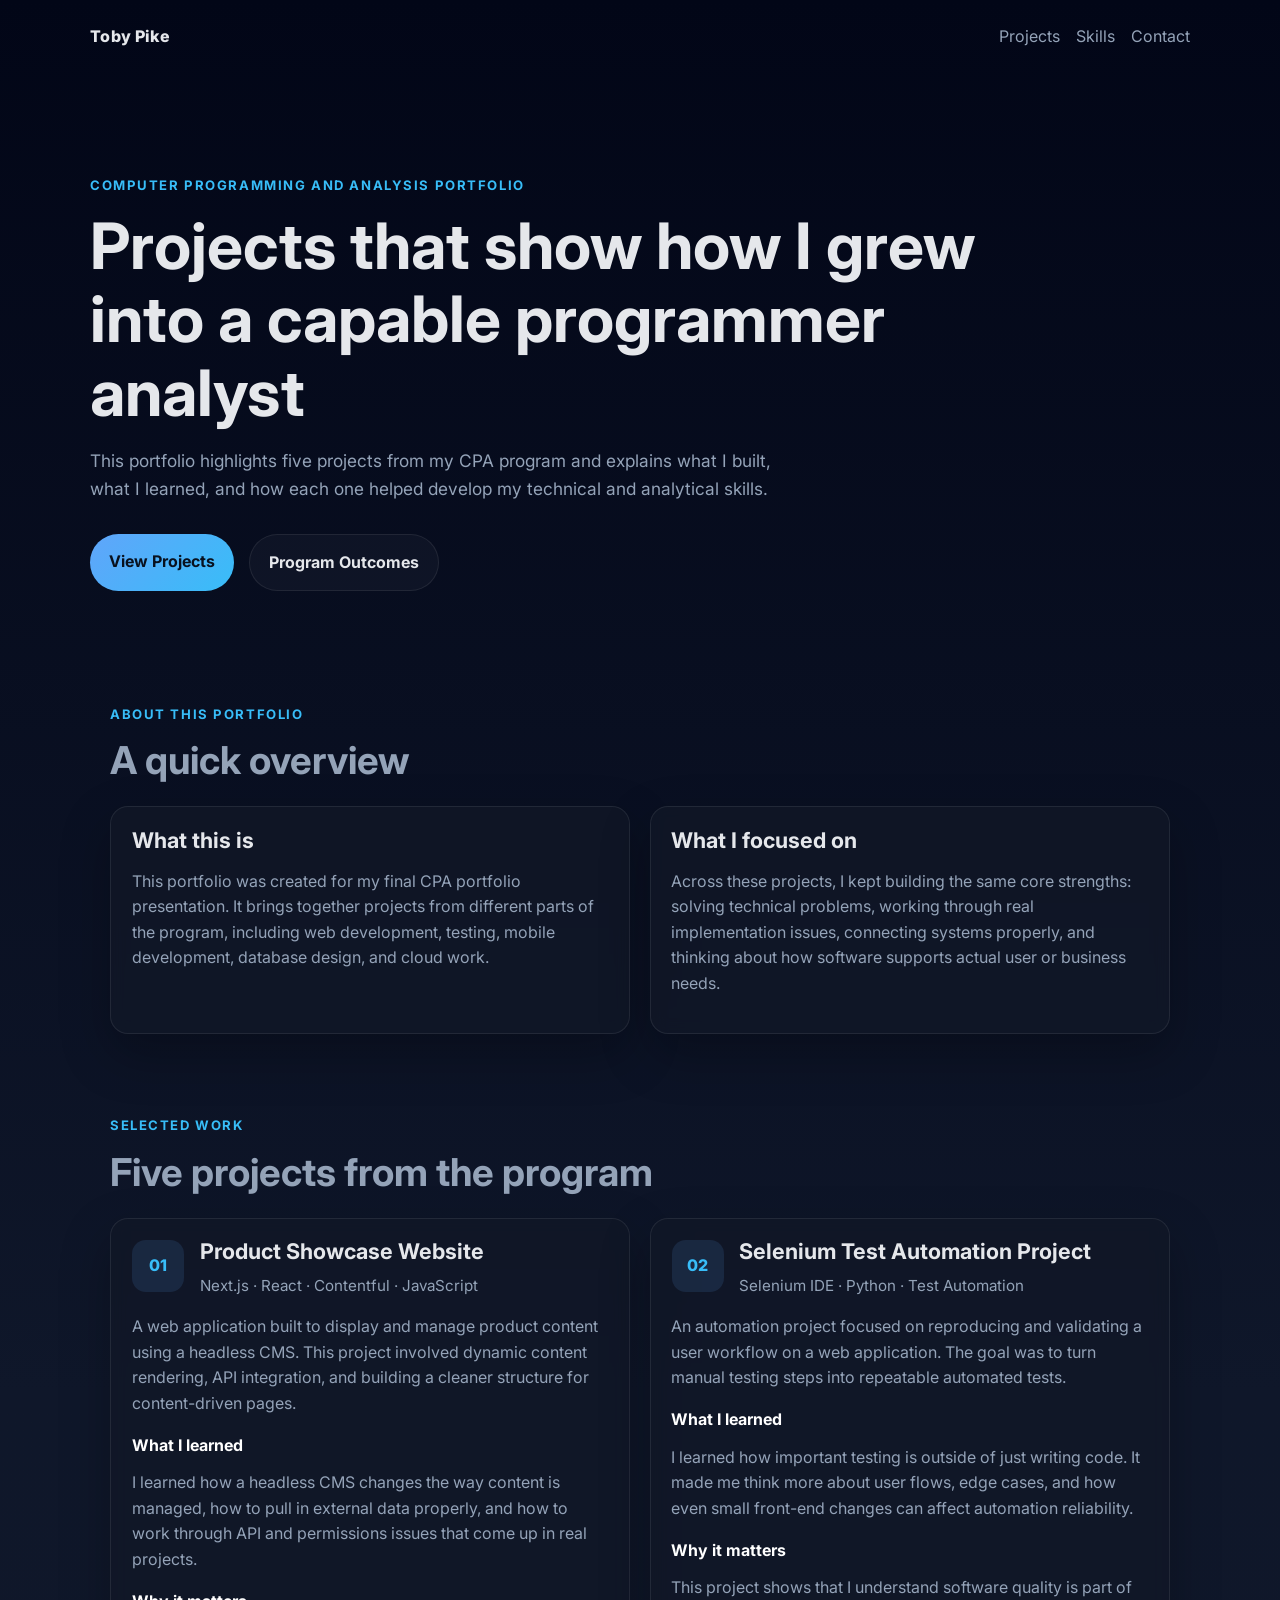
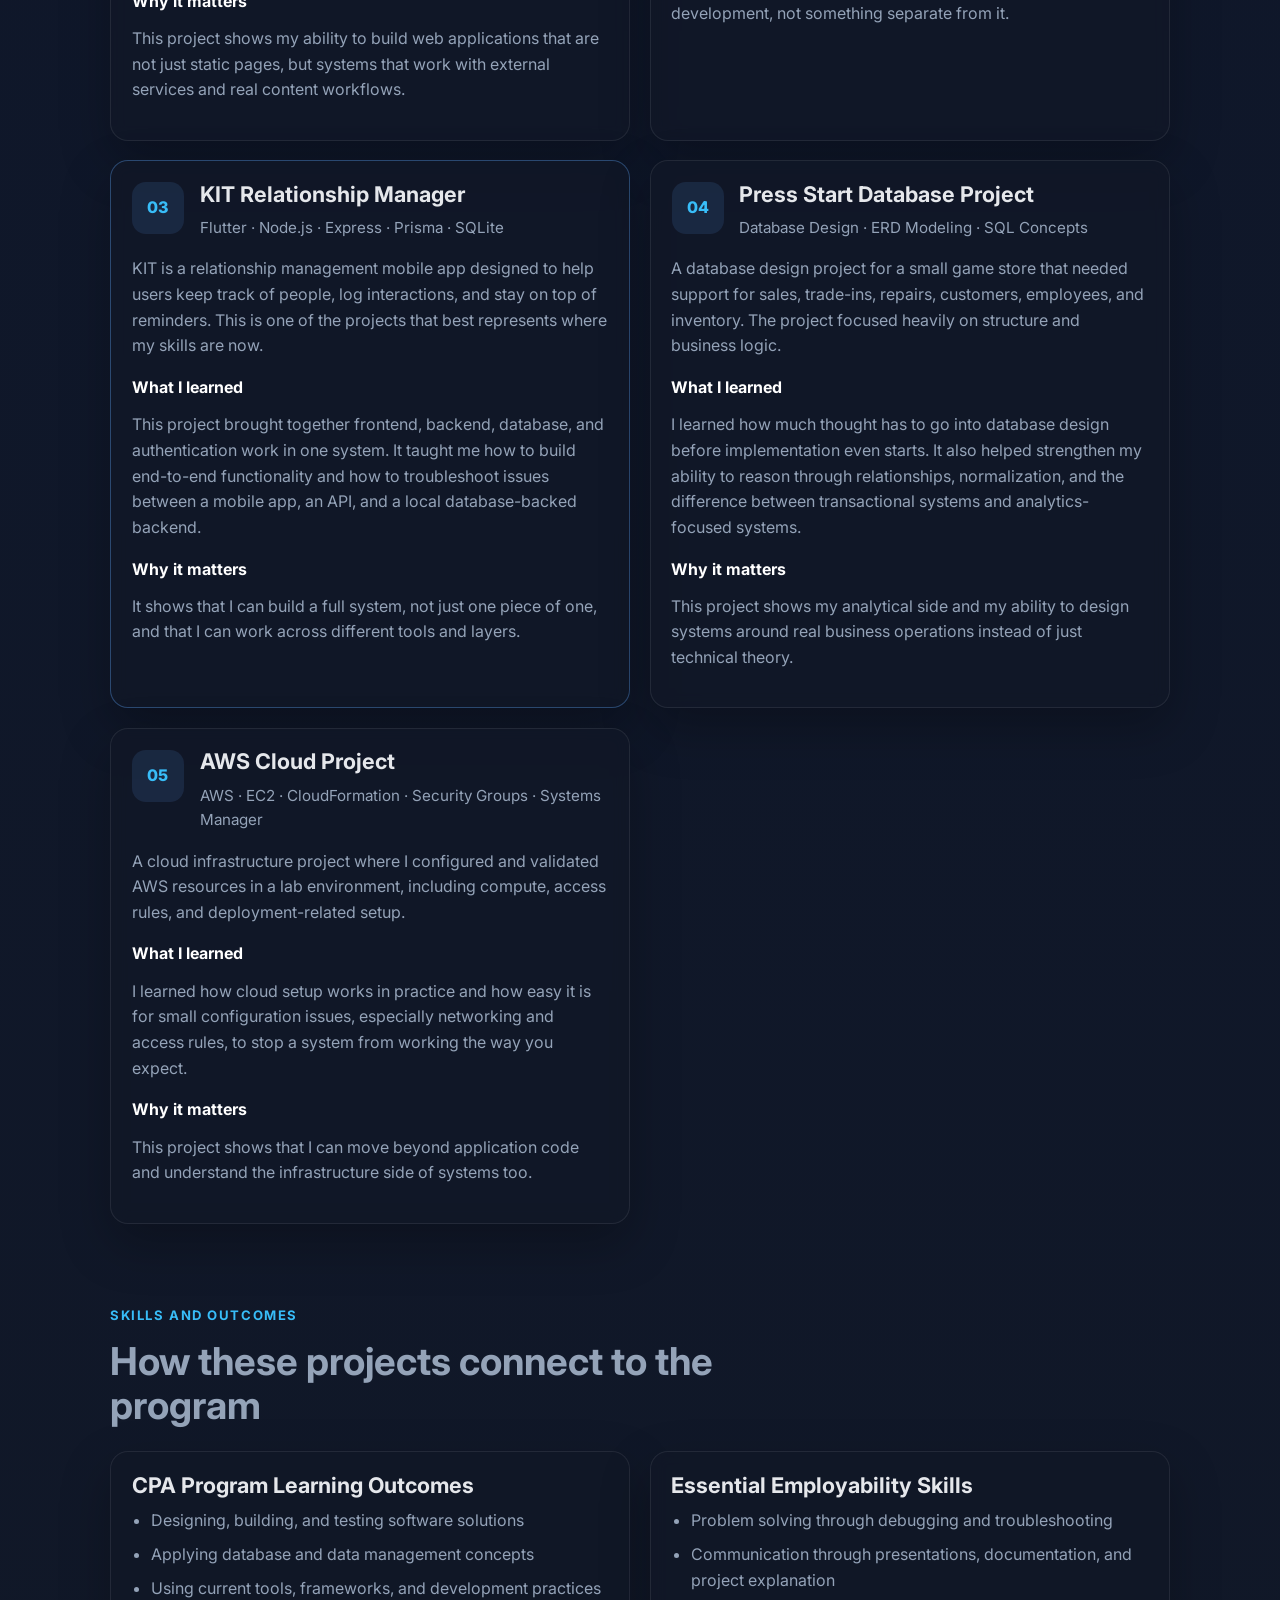
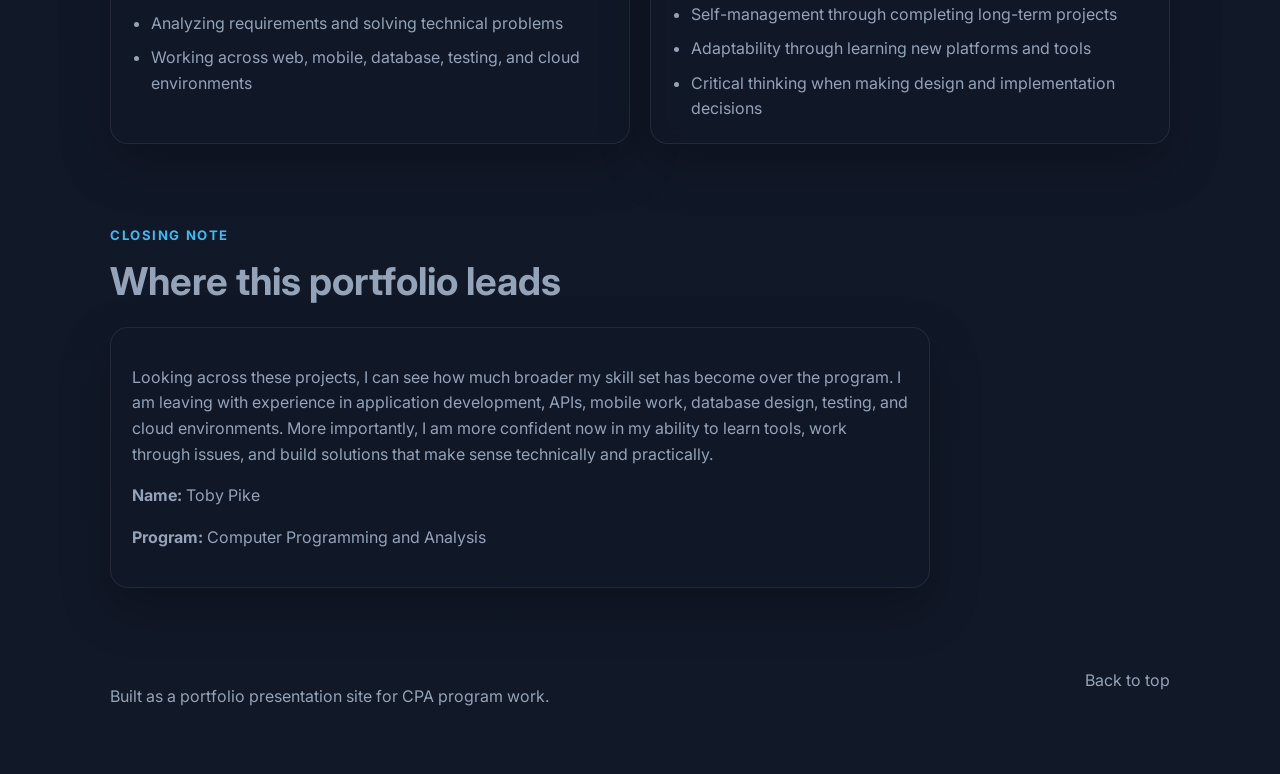
==== index.html @ 742d58e6 "Add files via upload" ====
<!DOCTYPE html>
<html lang="en">
<head>
  <meta charset="UTF-8" />
  <meta name="viewport" content="width=device-width, initial-scale=1.0" />
  <title>Toby Pike | CPA Portfolio</title>
  <meta name="description" content="Portfolio presentation site for Toby Pike's Computer Programming and Analysis program work." />
  <link rel="preconnect" href="https://fonts.googleapis.com">
  <link rel="preconnect" href="https://fonts.gstatic.com" crossorigin>
  <link href="https://fonts.googleapis.com/css2?family=Inter:wght@400;500;600;700;800&display=swap" rel="stylesheet">
  <link rel="stylesheet" href="styles.css" />
</head>
<body>
  <header class="hero" id="top">
    <nav class="nav">
      <div class="brand">Toby Pike</div>
      <div class="nav-links">
        <a href="#projects">Projects</a>
        <a href="#outcomes">Skills</a>
        <a href="#contact">Contact</a>
      </div>
    </nav>

    <div class="hero-content">
      <p class="eyebrow">Computer Programming and Analysis Portfolio</p>
      <h1>Projects that show how I grew into a capable programmer analyst</h1>
      <p class="hero-text">
        This portfolio highlights five projects from my CPA program and explains what I built,
        what I learned, and how each one helped develop my technical and analytical skills.
      </p>
      <div class="hero-actions">
        <a class="button primary" href="#projects">View Projects</a>
        <a class="button secondary" href="#outcomes">Program Outcomes</a>
      </div>
    </div>
  </header>

  <main>
    <section class="section intro">
      <div class="section-heading">
        <p class="eyebrow">About this portfolio</p>
        <h2>A quick overview</h2>
      </div>
      <div class="intro-grid">
        <article class="card">
          <h3>What this is</h3>
          <p>
            This portfolio was created for my final CPA portfolio presentation. It brings together projects
            from different parts of the program, including web development, testing, mobile development,
            database design, and cloud work.
          </p>
        </article>
        <article class="card">
          <h3>What I focused on</h3>
          <p>
            Across these projects, I kept building the same core strengths: solving technical problems,
            working through real implementation issues, connecting systems properly, and thinking about how
            software supports actual user or business needs.
          </p>
        </article>
      </div>
    </section>

    <section class="section" id="projects">
      <div class="section-heading">
        <p class="eyebrow">Selected work</p>
        <h2>Five projects from the program</h2>
      </div>

      <div class="projects">
        <article class="project-card">
          <div class="project-top">
            <span class="project-number">01</span>
            <div>
              <h3>Product Showcase Website</h3>
              <p class="stack">Next.js · React · Contentful · JavaScript</p>
            </div>
          </div>
          <p>
            A web application built to display and manage product content using a headless CMS. This project
            involved dynamic content rendering, API integration, and building a cleaner structure for content-driven pages.
          </p>
          <h4>What I learned</h4>
          <p>
            I learned how a headless CMS changes the way content is managed, how to pull in external data properly,
            and how to work through API and permissions issues that come up in real projects.
          </p>
          <h4>Why it matters</h4>
          <p>
            This project shows my ability to build web applications that are not just static pages, but systems that work
            with external services and real content workflows.
          </p>
        </article>

        <article class="project-card">
          <div class="project-top">
            <span class="project-number">02</span>
            <div>
              <h3>Selenium Test Automation Project</h3>
              <p class="stack">Selenium IDE · Python · Test Automation</p>
            </div>
          </div>
          <p>
            An automation project focused on reproducing and validating a user workflow on a web application.
            The goal was to turn manual testing steps into repeatable automated tests.
          </p>
          <h4>What I learned</h4>
          <p>
            I learned how important testing is outside of just writing code. It made me think more about user flows,
            edge cases, and how even small front-end changes can affect automation reliability.
          </p>
          <h4>Why it matters</h4>
          <p>
            This project shows that I understand software quality is part of development, not something separate from it.
          </p>
        </article>

        <article class="project-card featured">
          <div class="project-top">
            <span class="project-number">03</span>
            <div>
              <h3>KIT Relationship Manager</h3>
              <p class="stack">Flutter · Node.js · Express · Prisma · SQLite</p>
            </div>
          </div>
          <p>
            KIT is a relationship management mobile app designed to help users keep track of people, log interactions,
            and stay on top of reminders. This is one of the projects that best represents where my skills are now.
          </p>
          <h4>What I learned</h4>
          <p>
            This project brought together frontend, backend, database, and authentication work in one system.
            It taught me how to build end-to-end functionality and how to troubleshoot issues between a mobile app,
            an API, and a local database-backed backend.
          </p>
          <h4>Why it matters</h4>
          <p>
            It shows that I can build a full system, not just one piece of one, and that I can work across different tools and layers.
          </p>
        </article>

        <article class="project-card">
          <div class="project-top">
            <span class="project-number">04</span>
            <div>
              <h3>Press Start Database Project</h3>
              <p class="stack">Database Design · ERD Modeling · SQL Concepts</p>
            </div>
          </div>
          <p>
            A database design project for a small game store that needed support for sales, trade-ins, repairs,
            customers, employees, and inventory. The project focused heavily on structure and business logic.
          </p>
          <h4>What I learned</h4>
          <p>
            I learned how much thought has to go into database design before implementation even starts.
            It also helped strengthen my ability to reason through relationships, normalization, and the difference
            between transactional systems and analytics-focused systems.
          </p>
          <h4>Why it matters</h4>
          <p>
            This project shows my analytical side and my ability to design systems around real business operations instead of just technical theory.
          </p>
        </article>

        <article class="project-card">
          <div class="project-top">
            <span class="project-number">05</span>
            <div>
              <h3>AWS Cloud Project</h3>
              <p class="stack">AWS · EC2 · CloudFormation · Security Groups · Systems Manager</p>
            </div>
          </div>
          <p>
            A cloud infrastructure project where I configured and validated AWS resources in a lab environment,
            including compute, access rules, and deployment-related setup.
          </p>
          <h4>What I learned</h4>
          <p>
            I learned how cloud setup works in practice and how easy it is for small configuration issues,
            especially networking and access rules, to stop a system from working the way you expect.
          </p>
          <h4>Why it matters</h4>
          <p>
            This project shows that I can move beyond application code and understand the infrastructure side of systems too.
          </p>
        </article>
      </div>
    </section>

    <section class="section outcomes" id="outcomes">
      <div class="section-heading">
        <p class="eyebrow">Skills and outcomes</p>
        <h2>How these projects connect to the program</h2>
      </div>
      <div class="outcome-grid">
        <article class="card">
          <h3>CPA Program Learning Outcomes</h3>
          <ul>
            <li>Designing, building, and testing software solutions</li>
            <li>Applying database and data management concepts</li>
            <li>Using current tools, frameworks, and development practices</li>
            <li>Analyzing requirements and solving technical problems</li>
            <li>Working across web, mobile, database, testing, and cloud environments</li>
          </ul>
        </article>

        <article class="card">
          <h3>Essential Employability Skills</h3>
          <ul>
            <li>Problem solving through debugging and troubleshooting</li>
            <li>Communication through presentations, documentation, and project explanation</li>
            <li>Self-management through completing long-term projects</li>
            <li>Adaptability through learning new platforms and tools</li>
            <li>Critical thinking when making design and implementation decisions</li>
          </ul>
        </article>
      </div>
    </section>

    <section class="section" id="contact">
      <div class="section-heading">
        <p class="eyebrow">Closing note</p>
        <h2>Where this portfolio leads</h2>
      </div>
      <article class="card closing-card">
        <p>
          Looking across these projects, I can see how much broader my skill set has become over the program.
          I am leaving with experience in application development, APIs, mobile work, database design, testing,
          and cloud environments. More importantly, I am more confident now in my ability to learn tools, work
          through issues, and build solutions that make sense technically and practically.
        </p>
        <p class="contact-line"><strong>Name:</strong> Toby Pike</p>
        <p class="contact-line"><strong>Program:</strong> Computer Programming and Analysis</p>
      </article>
    </section>
  </main>

  <footer class="footer">
    <p>Built as a portfolio presentation site for CPA program work.</p>
    <a href="#top">Back to top</a>
  </footer>
</body>
</html>
---- styles.css ----
:root {
  --bg: #0f172a;
  --panel: #111827;
  --panel-soft: #1f2937;
  --text: #e5e7eb;
  --muted: #94a3b8;
  --line: rgba(255, 255, 255, 0.08);
  --accent: #60a5fa;
  --accent-2: #38bdf8;
  --white: #ffffff;
  --max: 1100px;
  --radius: 18px;
  --shadow: 0 20px 50px rgba(0, 0, 0, 0.25);
}

* {
  box-sizing: border-box;
}

html {
  scroll-behavior: smooth;
}

body {
  margin: 0;
  font-family: 'Inter', sans-serif;
  background: linear-gradient(180deg, #020617 0%, #0f172a 35%, #111827 100%);
  color: var(--text);
  line-height: 1.6;
}

a {
  color: inherit;
  text-decoration: none;
}

.hero {
  padding: 1.5rem 1.25rem 5rem;
}

.nav,
.hero-content,
.section,
.footer {
  width: min(100%, var(--max));
  margin: 0 auto;
}

.nav {
  display: flex;
  justify-content: space-between;
  align-items: center;
  gap: 1rem;
  margin-bottom: 4rem;
}

.brand {
  font-weight: 800;
  letter-spacing: 0.02em;
}

.nav-links {
  display: flex;
  gap: 1rem;
  flex-wrap: wrap;
}

.nav-links a {
  color: var(--muted);
}

.nav-links a:hover,
.footer a:hover {
  color: var(--white);
}

.hero-content {
  padding: 3rem 0 0;
}

.eyebrow {
  text-transform: uppercase;
  letter-spacing: 0.12em;
  font-size: 0.82rem;
  color: var(--accent-2);
  font-weight: 700;
}

h1,
h2,
h3,
h4 {
  line-height: 1.15;
  margin-top: 0;
}

h1 {
  font-size: clamp(2.4rem, 5vw, 4.6rem);
  max-width: 900px;
  margin-bottom: 1rem;
}

h2 {
  font-size: clamp(1.8rem, 3vw, 2.6rem);
  margin-bottom: 0.75rem;
}

h3 {
  font-size: 1.35rem;
  margin-bottom: 0.6rem;
}

h4 {
  margin-bottom: 0.3rem;
  margin-top: 1.2rem;
  color: var(--white);
}

.hero-text,
.section-heading,
.card p,
.project-card p,
li,
.contact-line {
  color: var(--muted);
}

.hero-text {
  max-width: 720px;
  font-size: 1.08rem;
}

.hero-actions {
  display: flex;
  gap: 0.9rem;
  flex-wrap: wrap;
  margin-top: 2rem;
}

.button {
  padding: 0.9rem 1.2rem;
  border-radius: 999px;
  font-weight: 700;
  transition: transform 0.18s ease, opacity 0.18s ease;
}

.button:hover {
  transform: translateY(-1px);
}

.button.primary {
  background: linear-gradient(135deg, var(--accent), var(--accent-2));
  color: #08111f;
}

.button.secondary {
  border: 1px solid var(--line);
  background: rgba(255, 255, 255, 0.03);
}

.section {
  padding: 1.25rem 1.25rem 3rem;
}

.section-heading {
  max-width: 700px;
  margin-bottom: 1.5rem;
}

.intro-grid,
.outcome-grid {
  display: grid;
  grid-template-columns: repeat(2, minmax(0, 1fr));
  gap: 1.2rem;
}

.projects {
  display: grid;
  grid-template-columns: repeat(2, minmax(0, 1fr));
  gap: 1.2rem;
}

.card,
.project-card {
  background: rgba(17, 24, 39, 0.78);
  border: 1px solid var(--line);
  border-radius: var(--radius);
  padding: 1.3rem;
  box-shadow: var(--shadow);
  backdrop-filter: blur(8px);
}

.project-card.featured {
  border-color: rgba(96, 165, 250, 0.35);
}

.project-top {
  display: flex;
  gap: 1rem;
  align-items: flex-start;
  margin-bottom: 1rem;
}

.project-number {
  display: inline-flex;
  align-items: center;
  justify-content: center;
  min-width: 52px;
  height: 52px;
  border-radius: 14px;
  background: rgba(96, 165, 250, 0.12);
  color: var(--accent-2);
  font-weight: 800;
}

.stack {
  margin: 0;
  color: var(--accent-2);
  font-size: 0.95rem;
}

ul {
  margin: 0;
  padding-left: 1.2rem;
}

li + li {
  margin-top: 0.55rem;
}

.closing-card {
  max-width: 820px;
}

.footer {
  padding: 2rem 1.25rem 3rem;
  display: flex;
  justify-content: space-between;
  gap: 1rem;
  color: var(--muted);
}

@media (max-width: 860px) {
  .projects,
  .intro-grid,
  .outcome-grid {
    grid-template-columns: 1fr;
  }

  .nav,
  .footer {
    flex-direction: column;
    align-items: flex-start;
  }
}
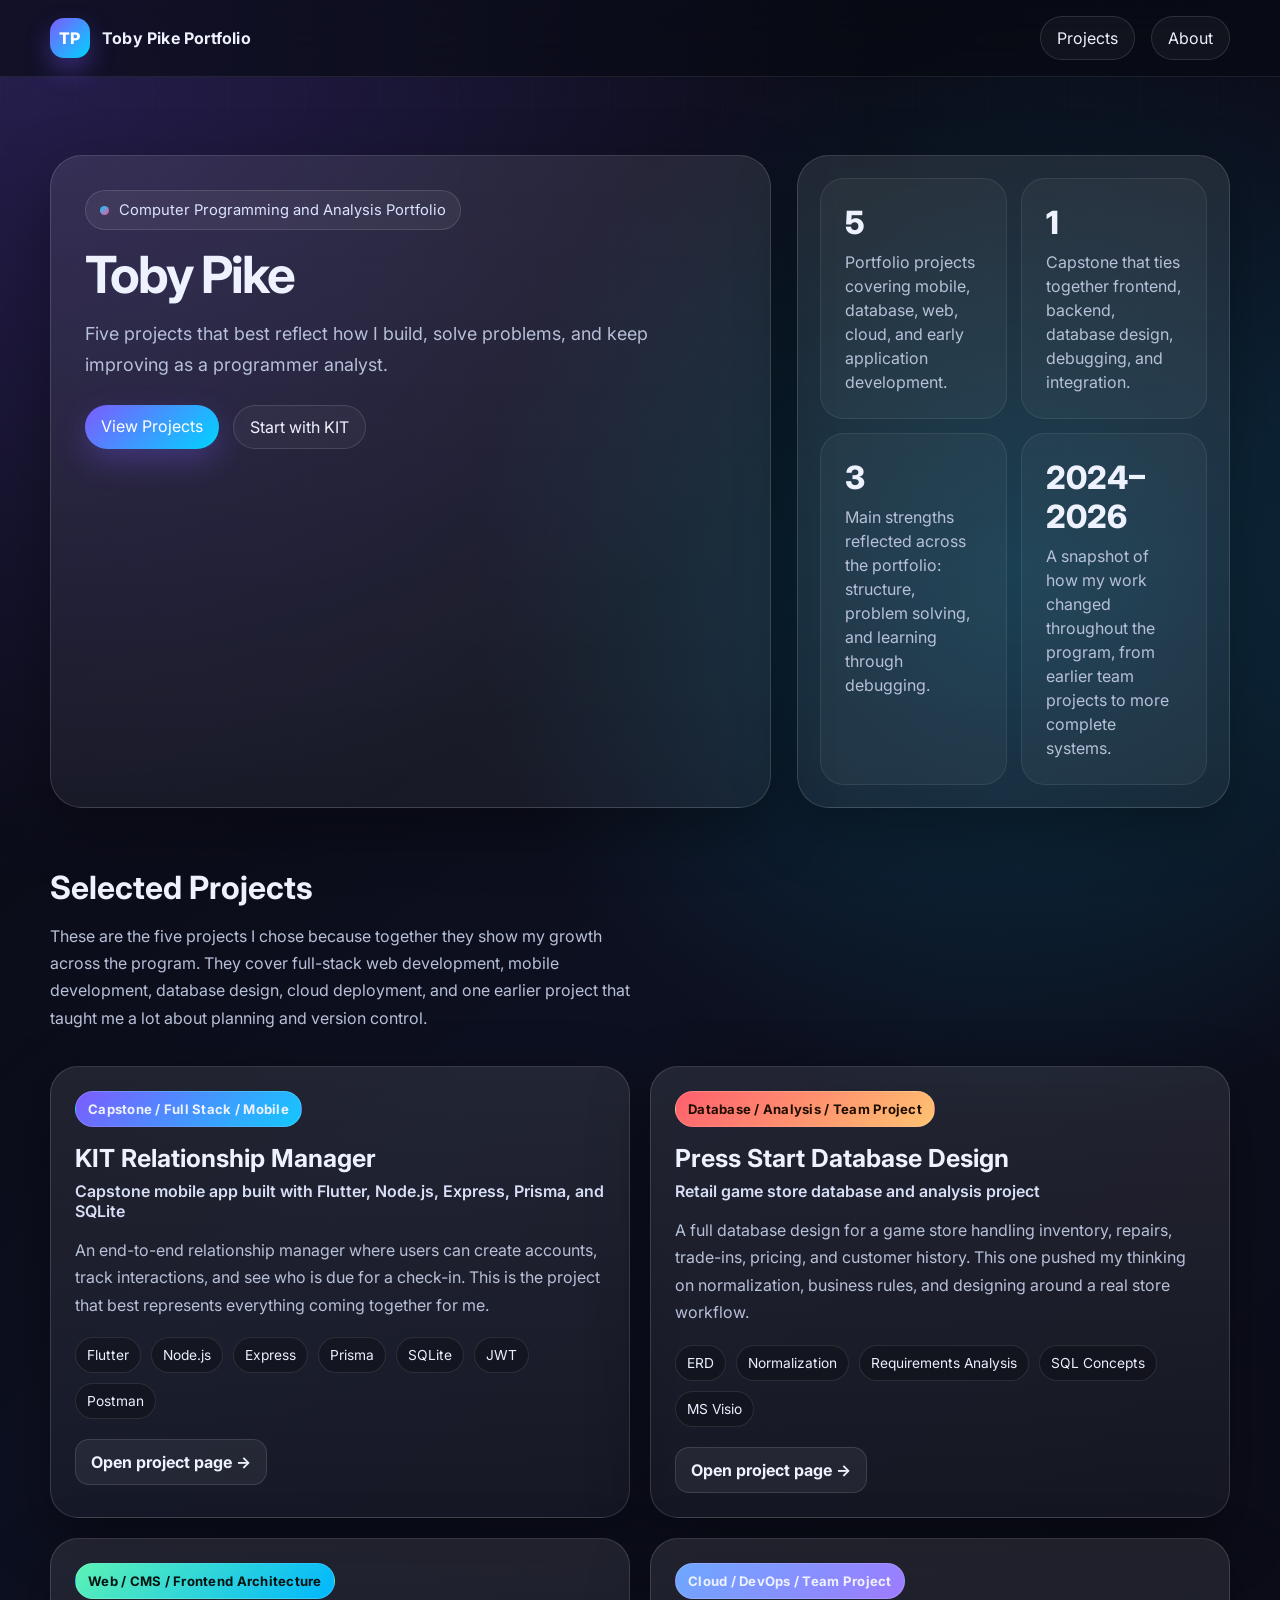
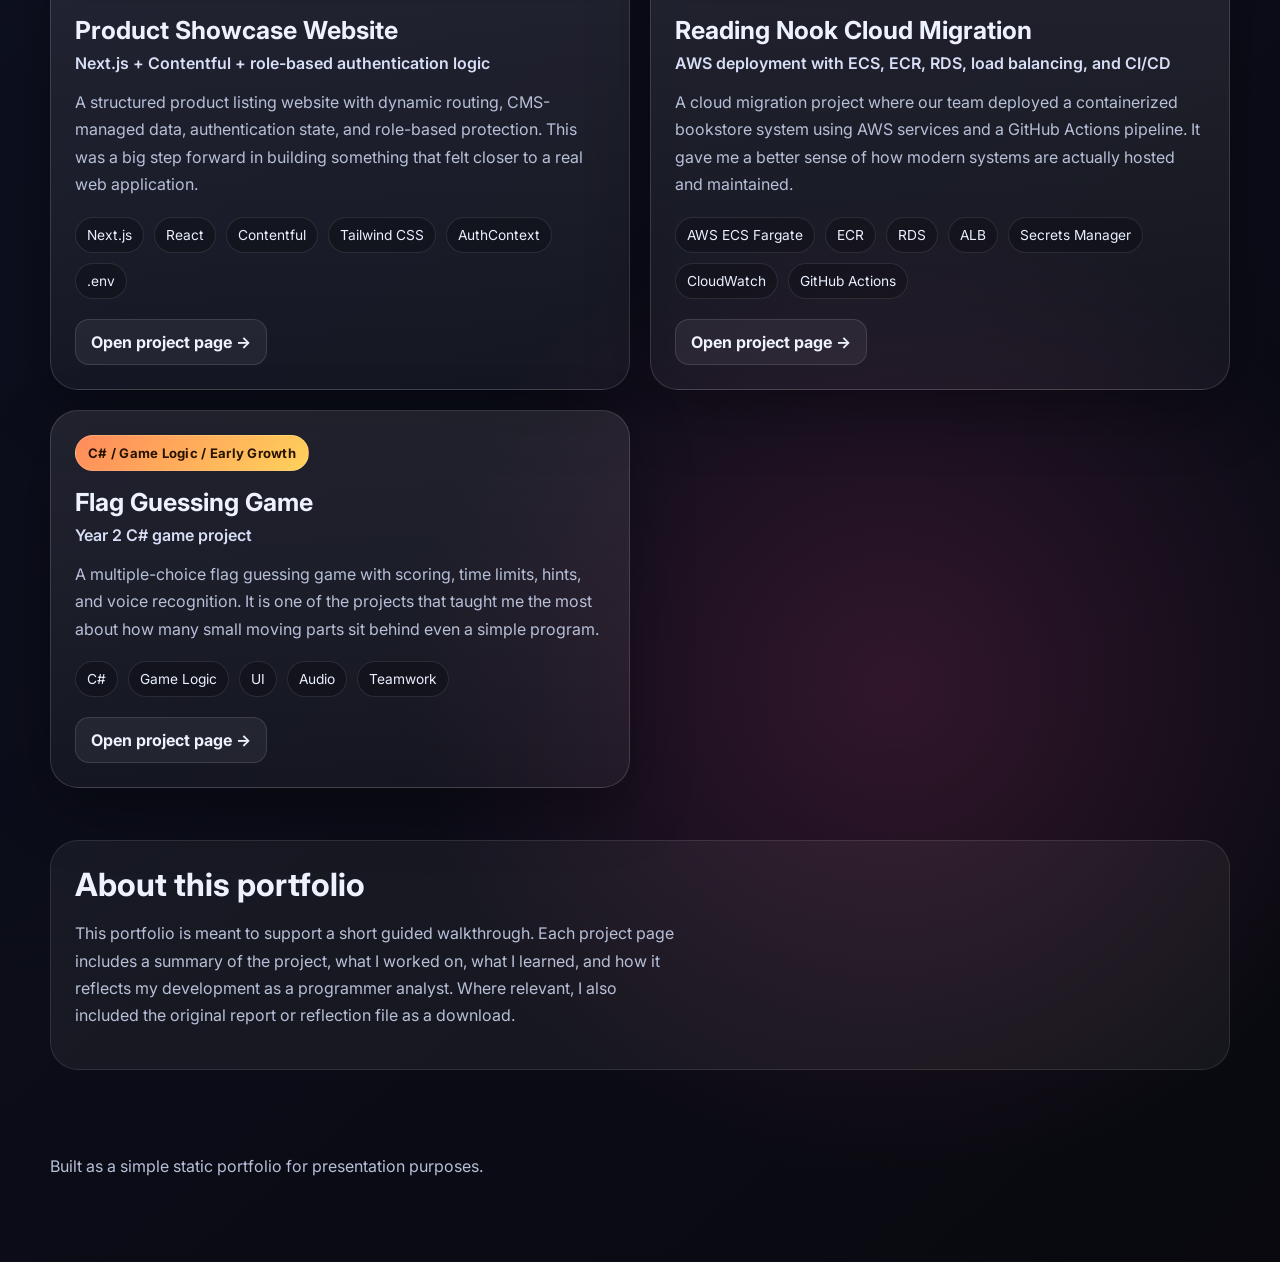
==== commit 69e6403a: "Add files via upload" ====
--- a/index.html
+++ b/index.html
@@ -1,244 +1,134 @@
 <!DOCTYPE html>
 <html lang="en">
 <head>
-  <meta charset="UTF-8" />
-  <meta name="viewport" content="width=device-width, initial-scale=1.0" />
-  <title>Toby Pike | CPA Portfolio</title>
-  <meta name="description" content="Portfolio presentation site for Toby Pike's Computer Programming and Analysis program work." />
+  <meta charset="UTF-8">
+  <meta name="viewport" content="width=device-width, initial-scale=1.0">
+  <title>Toby Pike Portfolio</title>
+  <meta name="description" content="Portfolio of five projects by Toby Pike">
   <link rel="preconnect" href="https://fonts.googleapis.com">
   <link rel="preconnect" href="https://fonts.gstatic.com" crossorigin>
   <link href="https://fonts.googleapis.com/css2?family=Inter:wght@400;500;600;700;800&display=swap" rel="stylesheet">
-  <link rel="stylesheet" href="styles.css" />
+  <link rel="stylesheet" href="styles.css">
 </head>
-<body>
-  <header class="hero" id="top">
-    <nav class="nav">
-      <div class="brand">Toby Pike</div>
+<body class="">
+  <nav class="nav">
+    <div class="container nav-inner">
+      <a class="brand" href="index.html">
+        <span class="brand-mark">TP</span>
+        <span>Toby Pike Portfolio</span>
+      </a>
       <div class="nav-links">
-        <a href="#projects">Projects</a>
-        <a href="#outcomes">Skills</a>
-        <a href="#contact">Contact</a>
+        <a href="index.html#projects">Projects</a>
+        <a href="index.html#about">About</a>
       </div>
-    </nav>
-
-    <div class="hero-content">
-      <p class="eyebrow">Computer Programming and Analysis Portfolio</p>
-      <h1>Projects that show how I grew into a capable programmer analyst</h1>
-      <p class="hero-text">
-        This portfolio highlights five projects from my CPA program and explains what I built,
-        what I learned, and how each one helped develop my technical and analytical skills.
-      </p>
+    </div>
+  </nav>
+  
+<header class="hero">
+  <div class="container hero-grid">
+    <section class="hero-panel hero-copy">
+      <span class="kicker"><span class="kicker-dot"></span>Computer Programming and Analysis Portfolio</span>
+      <h1>Toby Pike</h1>
+      <p class="lead">Five projects that best reflect how I build, solve problems, and keep improving as a programmer analyst.</p>
       <div class="hero-actions">
         <a class="button primary" href="#projects">View Projects</a>
-        <a class="button secondary" href="#outcomes">Program Outcomes</a>
+        <a class="button" href="kit.html">Start with KIT</a>
+      </div>
+    </section>
+    <aside class="panel stats">
+      <div class="stat">
+        <div class="stat-number">5</div>
+        <div class="stat-label">Portfolio projects covering mobile, database, web, cloud, and early application development.</div>
+      </div>
+      <div class="stat">
+        <div class="stat-number">1</div>
+        <div class="stat-label">Capstone that ties together frontend, backend, database design, debugging, and integration.</div>
+      </div>
+      <div class="stat">
+        <div class="stat-number">3</div>
+        <div class="stat-label">Main strengths reflected across the portfolio: structure, problem solving, and learning through debugging.</div>
+      </div>
+      <div class="stat">
+        <div class="stat-number">2024–2026</div>
+        <div class="stat-label">A snapshot of how my work changed throughout the program, from earlier team projects to more complete systems.</div>
+      </div>
+    </aside>
+  </div>
+</header>
+
+<section class="section" id="projects">
+  <div class="container">
+    <div class="section-head">
+      <div>
+        <h2>Selected Projects</h2>
+        <p class="section-copy">These are the five projects I chose because together they show my growth across the program. They cover full-stack web development, mobile development, database design, cloud deployment, and one earlier project that taught me a lot about planning and version control.</p>
       </div>
     </div>
-  </header>
+    <div class="project-grid">
+      
+    <article class="project-card accent-capstone">
+      <span class="badge">Capstone / Full Stack / Mobile</span>
+      <h3>KIT Relationship Manager</h3>
+      <div class="subtitle">Capstone mobile app built with Flutter, Node.js, Express, Prisma, and SQLite</div>
+      <p>An end-to-end relationship manager where users can create accounts, track interactions, and see who is due for a check-in. This is the project that best represents everything coming together for me.</p>
+      <div class="tech-list"><span>Flutter</span><span>Node.js</span><span>Express</span><span>Prisma</span><span>SQLite</span><span>JWT</span><span>Postman</span></div>
+      <a class="mini-button" href="kit.html">Open project page →</a>
+    </article>
+    
+    <article class="project-card accent-database">
+      <span class="badge">Database / Analysis / Team Project</span>
+      <h3>Press Start Database Design</h3>
+      <div class="subtitle">Retail game store database and analysis project</div>
+      <p>A full database design for a game store handling inventory, repairs, trade-ins, pricing, and customer history. This one pushed my thinking on normalization, business rules, and designing around a real store workflow.</p>
+      <div class="tech-list"><span>ERD</span><span>Normalization</span><span>Requirements Analysis</span><span>SQL Concepts</span><span>MS Visio</span></div>
+      <a class="mini-button" href="press-start.html">Open project page →</a>
+    </article>
+    
+    <article class="project-card accent-web">
+      <span class="badge">Web / CMS / Frontend Architecture</span>
+      <h3>Product Showcase Website</h3>
+      <div class="subtitle">Next.js + Contentful + role-based authentication logic</div>
+      <p>A structured product listing website with dynamic routing, CMS-managed data, authentication state, and role-based protection. This was a big step forward in building something that felt closer to a real web application.</p>
+      <div class="tech-list"><span>Next.js</span><span>React</span><span>Contentful</span><span>Tailwind CSS</span><span>AuthContext</span><span>.env</span></div>
+      <a class="mini-button" href="contentful.html">Open project page →</a>
+    </article>
+    
+    <article class="project-card accent-cloud">
+      <span class="badge">Cloud / DevOps / Team Project</span>
+      <h3>Reading Nook Cloud Migration</h3>
+      <div class="subtitle">AWS deployment with ECS, ECR, RDS, load balancing, and CI/CD</div>
+      <p>A cloud migration project where our team deployed a containerized bookstore system using AWS services and a GitHub Actions pipeline. It gave me a better sense of how modern systems are actually hosted and maintained.</p>
+      <div class="tech-list"><span>AWS ECS Fargate</span><span>ECR</span><span>RDS</span><span>ALB</span><span>Secrets Manager</span><span>CloudWatch</span><span>GitHub Actions</span></div>
+      <a class="mini-button" href="cloud.html">Open project page →</a>
+    </article>
+    
+    <article class="project-card accent-early">
+      <span class="badge">C# / Game Logic / Early Growth</span>
+      <h3>Flag Guessing Game</h3>
+      <div class="subtitle">Year 2 C# game project</div>
+      <p>A multiple-choice flag guessing game with scoring, time limits, hints, and voice recognition. It is one of the projects that taught me the most about how many small moving parts sit behind even a simple program.</p>
+      <div class="tech-list"><span>C#</span><span>Game Logic</span><span>UI</span><span>Audio</span><span>Teamwork</span></div>
+      <a class="mini-button" href="flag-game.html">Open project page →</a>
+    </article>
+    
+    </div>
+  </div>
+</section>
 
-  <main>
-    <section class="section intro">
-      <div class="section-heading">
-        <p class="eyebrow">About this portfolio</p>
-        <h2>A quick overview</h2>
-      </div>
-      <div class="intro-grid">
-        <article class="card">
-          <h3>What this is</h3>
-          <p>
-            This portfolio was created for my final CPA portfolio presentation. It brings together projects
-            from different parts of the program, including web development, testing, mobile development,
-            database design, and cloud work.
-          </p>
-        </article>
-        <article class="card">
-          <h3>What I focused on</h3>
-          <p>
-            Across these projects, I kept building the same core strengths: solving technical problems,
-            working through real implementation issues, connecting systems properly, and thinking about how
-            software supports actual user or business needs.
-          </p>
-        </article>
-      </div>
-    </section>
+<section class="section" id="about">
+  <div class="container">
+    <div class="foot-card">
+      <h2 style="margin-top:0">About this portfolio</h2>
+      <p class="section-copy">This portfolio is meant to support a short guided walkthrough. Each project page includes a summary of the project, what I worked on, what I learned, and how it reflects my development as a programmer analyst. Where relevant, I also included the original report or reflection file as a download.</p>
+    </div>
+  </div>
+</section>
 
-    <section class="section" id="projects">
-      <div class="section-heading">
-        <p class="eyebrow">Selected work</p>
-        <h2>Five projects from the program</h2>
-      </div>
+<footer class="foot">
+  <div class="container">
+    <p>Built as a simple static portfolio for presentation purposes.</p>
+  </div>
+</footer>
 
-      <div class="projects">
-        <article class="project-card">
-          <div class="project-top">
-            <span class="project-number">01</span>
-            <div>
-              <h3>Product Showcase Website</h3>
-              <p class="stack">Next.js · React · Contentful · JavaScript</p>
-            </div>
-          </div>
-          <p>
-            A web application built to display and manage product content using a headless CMS. This project
-            involved dynamic content rendering, API integration, and building a cleaner structure for content-driven pages.
-          </p>
-          <h4>What I learned</h4>
-          <p>
-            I learned how a headless CMS changes the way content is managed, how to pull in external data properly,
-            and how to work through API and permissions issues that come up in real projects.
-          </p>
-          <h4>Why it matters</h4>
-          <p>
-            This project shows my ability to build web applications that are not just static pages, but systems that work
-            with external services and real content workflows.
-          </p>
-        </article>
-
-        <article class="project-card">
-          <div class="project-top">
-            <span class="project-number">02</span>
-            <div>
-              <h3>Selenium Test Automation Project</h3>
-              <p class="stack">Selenium IDE · Python · Test Automation</p>
-            </div>
-          </div>
-          <p>
-            An automation project focused on reproducing and validating a user workflow on a web application.
-            The goal was to turn manual testing steps into repeatable automated tests.
-          </p>
-          <h4>What I learned</h4>
-          <p>
-            I learned how important testing is outside of just writing code. It made me think more about user flows,
-            edge cases, and how even small front-end changes can affect automation reliability.
-          </p>
-          <h4>Why it matters</h4>
-          <p>
-            This project shows that I understand software quality is part of development, not something separate from it.
-          </p>
-        </article>
-
-        <article class="project-card featured">
-          <div class="project-top">
-            <span class="project-number">03</span>
-            <div>
-              <h3>KIT Relationship Manager</h3>
-              <p class="stack">Flutter · Node.js · Express · Prisma · SQLite</p>
-            </div>
-          </div>
-          <p>
-            KIT is a relationship management mobile app designed to help users keep track of people, log interactions,
-            and stay on top of reminders. This is one of the projects that best represents where my skills are now.
-          </p>
-          <h4>What I learned</h4>
-          <p>
-            This project brought together frontend, backend, database, and authentication work in one system.
-            It taught me how to build end-to-end functionality and how to troubleshoot issues between a mobile app,
-            an API, and a local database-backed backend.
-          </p>
-          <h4>Why it matters</h4>
-          <p>
-            It shows that I can build a full system, not just one piece of one, and that I can work across different tools and layers.
-          </p>
-        </article>
-
-        <article class="project-card">
-          <div class="project-top">
-            <span class="project-number">04</span>
-            <div>
-              <h3>Press Start Database Project</h3>
-              <p class="stack">Database Design · ERD Modeling · SQL Concepts</p>
-            </div>
-          </div>
-          <p>
-            A database design project for a small game store that needed support for sales, trade-ins, repairs,
-            customers, employees, and inventory. The project focused heavily on structure and business logic.
-          </p>
-          <h4>What I learned</h4>
-          <p>
-            I learned how much thought has to go into database design before implementation even starts.
-            It also helped strengthen my ability to reason through relationships, normalization, and the difference
-            between transactional systems and analytics-focused systems.
-          </p>
-          <h4>Why it matters</h4>
-          <p>
-            This project shows my analytical side and my ability to design systems around real business operations instead of just technical theory.
-          </p>
-        </article>
-
-        <article class="project-card">
-          <div class="project-top">
-            <span class="project-number">05</span>
-            <div>
-              <h3>AWS Cloud Project</h3>
-              <p class="stack">AWS · EC2 · CloudFormation · Security Groups · Systems Manager</p>
-            </div>
-          </div>
-          <p>
-            A cloud infrastructure project where I configured and validated AWS resources in a lab environment,
-            including compute, access rules, and deployment-related setup.
-          </p>
-          <h4>What I learned</h4>
-          <p>
-            I learned how cloud setup works in practice and how easy it is for small configuration issues,
-            especially networking and access rules, to stop a system from working the way you expect.
-          </p>
-          <h4>Why it matters</h4>
-          <p>
-            This project shows that I can move beyond application code and understand the infrastructure side of systems too.
-          </p>
-        </article>
-      </div>
-    </section>
-
-    <section class="section outcomes" id="outcomes">
-      <div class="section-heading">
-        <p class="eyebrow">Skills and outcomes</p>
-        <h2>How these projects connect to the program</h2>
-      </div>
-      <div class="outcome-grid">
-        <article class="card">
-          <h3>CPA Program Learning Outcomes</h3>
-          <ul>
-            <li>Designing, building, and testing software solutions</li>
-            <li>Applying database and data management concepts</li>
-            <li>Using current tools, frameworks, and development practices</li>
-            <li>Analyzing requirements and solving technical problems</li>
-            <li>Working across web, mobile, database, testing, and cloud environments</li>
-          </ul>
-        </article>
-
-        <article class="card">
-          <h3>Essential Employability Skills</h3>
-          <ul>
-            <li>Problem solving through debugging and troubleshooting</li>
-            <li>Communication through presentations, documentation, and project explanation</li>
-            <li>Self-management through completing long-term projects</li>
-            <li>Adaptability through learning new platforms and tools</li>
-            <li>Critical thinking when making design and implementation decisions</li>
-          </ul>
-        </article>
-      </div>
-    </section>
-
-    <section class="section" id="contact">
-      <div class="section-heading">
-        <p class="eyebrow">Closing note</p>
-        <h2>Where this portfolio leads</h2>
-      </div>
-      <article class="card closing-card">
-        <p>
-          Looking across these projects, I can see how much broader my skill set has become over the program.
-          I am leaving with experience in application development, APIs, mobile work, database design, testing,
-          and cloud environments. More importantly, I am more confident now in my ability to learn tools, work
-          through issues, and build solutions that make sense technically and practically.
-        </p>
-        <p class="contact-line"><strong>Name:</strong> Toby Pike</p>
-        <p class="contact-line"><strong>Program:</strong> Computer Programming and Analysis</p>
-      </article>
-    </section>
-  </main>
-
-  <footer class="footer">
-    <p>Built as a portfolio presentation site for CPA program work.</p>
-    <a href="#top">Back to top</a>
-  </footer>
 </body>
-</html>
+</html>
--- a/styles.css
+++ b/styles.css
@@ -1,255 +1,183 @@
-:root {
-  --bg: #0f172a;
-  --panel: #111827;
-  --panel-soft: #1f2937;
-  --text: #e5e7eb;
-  --muted: #94a3b8;
-  --line: rgba(255, 255, 255, 0.08);
-  --accent: #60a5fa;
-  --accent-2: #38bdf8;
-  --white: #ffffff;
-  --max: 1100px;
-  --radius: 18px;
-  --shadow: 0 20px 50px rgba(0, 0, 0, 0.25);
+
+:root{
+  --bg:#09090f;
+  --bg2:#111325;
+  --card:rgba(255,255,255,.08);
+  --card-border:rgba(255,255,255,.14);
+  --text:#eef2ff;
+  --muted:#b7c0d8;
+  --accent:#7c5cff;
+  --accent2:#00d4ff;
+  --accent3:#ff4d9d;
+  --shadow:0 20px 60px rgba(0,0,0,.35);
+  --radius:22px;
+  --max:1180px;
 }
-
-* {
-  box-sizing: border-box;
+*{box-sizing:border-box}
+html{scroll-behavior:smooth}
+body{
+  margin:0;
+  font-family:Inter,Segoe UI,Arial,sans-serif;
+  color:var(--text);
+  background:
+    radial-gradient(circle at top left, rgba(124,92,255,.28), transparent 28%),
+    radial-gradient(circle at 80% 20%, rgba(0,212,255,.18), transparent 22%),
+    radial-gradient(circle at 70% 80%, rgba(255,77,157,.16), transparent 20%),
+    linear-gradient(140deg, #07070d 0%, #0d1020 38%, #09090f 100%);
+  min-height:100vh;
 }
-
-html {
-  scroll-behavior: smooth;
+body::before{
+  content:"";
+  position:fixed;
+  inset:0;
+  pointer-events:none;
+  background-image:linear-gradient(rgba(255,255,255,.03) 1px, transparent 1px),linear-gradient(90deg, rgba(255,255,255,.03) 1px, transparent 1px);
+  background-size:38px 38px;
+  mask-image:linear-gradient(to bottom, rgba(0,0,0,.35), rgba(0,0,0,.05));
 }
-
-body {
-  margin: 0;
-  font-family: 'Inter', sans-serif;
-  background: linear-gradient(180deg, #020617 0%, #0f172a 35%, #111827 100%);
-  color: var(--text);
-  line-height: 1.6;
+a{color:inherit;text-decoration:none}
+.container{width:min(var(--max), calc(100% - 32px)); margin:0 auto}
+.nav{
+  position:sticky; top:0; z-index:50;
+  backdrop-filter: blur(18px);
+  background:rgba(8,10,19,.62);
+  border-bottom:1px solid rgba(255,255,255,.08);
 }
-
-a {
-  color: inherit;
-  text-decoration: none;
+.nav-inner{display:flex; align-items:center; justify-content:space-between; padding:16px 0}
+.brand{
+  display:flex; align-items:center; gap:12px; font-weight:700; letter-spacing:.2px;
 }
-
-.hero {
-  padding: 1.5rem 1.25rem 5rem;
+.brand-mark{
+  width:40px; height:40px; border-radius:14px;
+  background:linear-gradient(135deg,var(--accent),var(--accent2));
+  box-shadow:0 12px 24px rgba(124,92,255,.35);
+  display:grid; place-items:center; font-weight:800; color:white;
 }
-
-.nav,
-.hero-content,
-.section,
-.footer {
-  width: min(100%, var(--max));
-  margin: 0 auto;
+.nav-links{display:flex; gap:16px; flex-wrap:wrap}
+.nav-links a,.button{
+  padding:11px 16px; border-radius:999px; border:1px solid rgba(255,255,255,.12);
+  background:rgba(255,255,255,.04); color:var(--text); transition:.25s ease;
 }
-
-.nav {
-  display: flex;
-  justify-content: space-between;
-  align-items: center;
-  gap: 1rem;
-  margin-bottom: 4rem;
+.nav-links a:hover,.button:hover,.project-card:hover .mini-button{transform:translateY(-2px); background:rgba(255,255,255,.08)}
+.hero{padding:78px 0 34px}
+.hero-grid{display:grid; grid-template-columns:1.25fr .75fr; gap:26px; align-items:stretch}
+.hero-panel,.panel{
+  background:linear-gradient(180deg, rgba(255,255,255,.09), rgba(255,255,255,.05));
+  border:1px solid var(--card-border);
+  border-radius:32px;
+  box-shadow:var(--shadow);
 }
-
-.brand {
-  font-weight: 800;
-  letter-spacing: 0.02em;
+.hero-copy{padding:34px}
+.kicker{
+  display:inline-flex; align-items:center; gap:10px; padding:10px 14px; border-radius:999px;
+  background:rgba(255,255,255,.06); border:1px solid rgba(255,255,255,.12); color:#dbe3ff; font-size:.92rem;
 }
-
-.nav-links {
-  display: flex;
-  gap: 1rem;
-  flex-wrap: wrap;
+.kicker-dot{width:9px;height:9px;border-radius:999px;background:linear-gradient(135deg,var(--accent2),var(--accent3))}
+h1{font-size:clamp(2.5rem, 4vw, 4.6rem); line-height:1.02; margin:18px 0 14px; letter-spacing:-.04em}
+.lead{font-size:1.12rem; color:var(--muted); max-width:62ch; line-height:1.75}
+.hero-actions{display:flex; gap:14px; flex-wrap:wrap; margin-top:24px}
+.button.primary{
+  background:linear-gradient(135deg,var(--accent),var(--accent2));
+  border:none;
+  color:white;
+  box-shadow:0 12px 30px rgba(124,92,255,.3);
 }
-
-.nav-links a {
-  color: var(--muted);
+.stats{display:grid; grid-template-columns:1fr 1fr; gap:14px; padding:22px}
+.stat{
+  border-radius:24px; padding:24px; background:rgba(255,255,255,.04); border:1px solid rgba(255,255,255,.08)
 }
-
-.nav-links a:hover,
-.footer a:hover {
-  color: var(--white);
+.stat-number{font-size:2rem; font-weight:800; margin-bottom:8px}
+.stat-label{color:var(--muted); line-height:1.5}
+.section{padding:26px 0}
+.section-head{display:flex; justify-content:space-between; gap:16px; align-items:end; margin-bottom:18px}
+.section h2{font-size:2rem; margin:0}
+.section-copy{color:var(--muted); max-width:60ch; line-height:1.7}
+.project-grid{display:grid; grid-template-columns:repeat(2, minmax(0, 1fr)); gap:20px}
+.project-card{
+  position:relative; overflow:hidden;
+  background:linear-gradient(180deg, rgba(255,255,255,.09), rgba(255,255,255,.04));
+  border:1px solid var(--card-border);
+  border-radius:28px; padding:24px;
+  box-shadow:var(--shadow); transition:.28s ease;
 }
-
-.hero-content {
-  padding: 3rem 0 0;
+.project-card::after{
+  content:""; position:absolute; inset:auto -30% -30% auto; width:180px; height:180px; border-radius:50%;
+  background:radial-gradient(circle, rgba(255,255,255,.16), transparent 60%);
+  pointer-events:none;
 }
-
-.eyebrow {
-  text-transform: uppercase;
-  letter-spacing: 0.12em;
-  font-size: 0.82rem;
-  color: var(--accent-2);
-  font-weight: 700;
+.project-card:hover{transform:translateY(-5px); border-color:rgba(255,255,255,.25)}
+.badge{
+  display:inline-block; font-size:.82rem; font-weight:700; letter-spacing:.02em;
+  padding:9px 12px; border-radius:999px; background:rgba(255,255,255,.08); border:1px solid rgba(255,255,255,.14);
 }
-
-h1,
-h2,
-h3,
-h4 {
-  line-height: 1.15;
-  margin-top: 0;
+.project-card h3{font-size:1.55rem; margin:16px 0 8px}
+.project-card .subtitle{color:#d7def6; font-weight:600; margin-bottom:12px}
+.project-card p{color:var(--muted); line-height:1.72}
+.tech-list{display:flex; flex-wrap:wrap; gap:10px; margin:18px 0 20px}
+.tech-list span{
+  font-size:.86rem; color:#eaf0ff; padding:9px 11px; border-radius:999px;
+  background:rgba(0,0,0,.22); border:1px solid rgba(255,255,255,.1)
 }
-
-h1 {
-  font-size: clamp(2.4rem, 5vw, 4.6rem);
-  max-width: 900px;
-  margin-bottom: 1rem;
+.mini-button{
+  display:inline-flex; align-items:center; gap:10px; font-weight:700;
+  padding:12px 15px; border-radius:14px; background:rgba(255,255,255,.06); border:1px solid rgba(255,255,255,.12); transition:.25s ease
 }
-
-h2 {
-  font-size: clamp(1.8rem, 3vw, 2.6rem);
-  margin-bottom: 0.75rem;
+.foot{padding:44px 0 70px; color:var(--muted)}
+.foot-card{
+  padding:24px; border-radius:28px; background:rgba(255,255,255,.05); border:1px solid rgba(255,255,255,.1)
 }
-
-h3 {
-  font-size: 1.35rem;
-  margin-bottom: 0.6rem;
+.page-hero{padding:56px 0 18px}
+.breadcrumb{color:#c6d0eb; font-size:.95rem; margin-bottom:18px}
+.breadcrumb a{color:#fff}
+.page-title{font-size:clamp(2.2rem, 3.8vw, 4rem); margin:0 0 12px; letter-spacing:-.04em}
+.page-subtitle{font-size:1.1rem; line-height:1.75; color:var(--muted); max-width:65ch}
+.page-layout{display:grid; grid-template-columns:minmax(0, 1fr) 320px; gap:24px; padding:22px 0 58px}
+.content-panel,.side-panel{
+  background:linear-gradient(180deg, rgba(255,255,255,.08), rgba(255,255,255,.04));
+  border:1px solid var(--card-border);
+  border-radius:28px; box-shadow:var(--shadow)
 }
-
-h4 {
-  margin-bottom: 0.3rem;
-  margin-top: 1.2rem;
-  color: var(--white);
+.content-panel{padding:28px}
+.side-panel{padding:22px; height:max-content; position:sticky; top:92px}
+.content-panel h2{font-size:1.55rem; margin:0 0 10px}
+.content-panel h3{font-size:1.15rem; margin:22px 0 8px; color:#edf1ff}
+.content-panel p,.content-panel li{color:var(--muted); line-height:1.82}
+.content-panel ul{padding-left:20px}
+.callout{
+  padding:18px 18px; border-left:4px solid var(--accent2); border-radius:18px;
+  background:rgba(255,255,255,.05); margin:16px 0 20px
 }
-
-.hero-text,
-.section-heading,
-.card p,
-.project-card p,
-li,
-.contact-line {
-  color: var(--muted);
+.quick-list{display:grid; gap:12px; margin:16px 0 0}
+.quick-item{
+  padding:14px 15px; border-radius:18px; background:rgba(255,255,255,.05); border:1px solid rgba(255,255,255,.08)
 }
-
-.hero-text {
-  max-width: 720px;
-  font-size: 1.08rem;
+.quick-item strong{display:block; margin-bottom:6px; color:#fff}
+.downloads{display:grid; gap:12px; margin-top:18px}
+.downloads a{
+  padding:13px 14px; border-radius:16px; background:rgba(255,255,255,.06); border:1px solid rgba(255,255,255,.1); display:block
 }
-
-.hero-actions {
-  display: flex;
-  gap: 0.9rem;
-  flex-wrap: wrap;
-  margin-top: 2rem;
+.return-link{display:inline-flex; gap:10px; align-items:center; margin-top:18px}
+.highlight-bar{
+  display:grid; grid-template-columns:repeat(3, minmax(0,1fr)); gap:14px; margin:22px 0 10px
 }
-
-.button {
-  padding: 0.9rem 1.2rem;
-  border-radius: 999px;
-  font-weight: 700;
-  transition: transform 0.18s ease, opacity 0.18s ease;
+.highlight{
+  padding:18px; border-radius:20px; background:rgba(255,255,255,.045); border:1px solid rgba(255,255,255,.08)
 }
-
-.button:hover {
-  transform: translateY(-1px);
+.highlight .label{font-size:.85rem; color:#cfd7ed; margin-bottom:7px}
+.highlight .value{font-weight:700; line-height:1.5}
+.accent-capstone .badge,.accent-capstone .button.primary{background:linear-gradient(135deg,#7c5cff,#14c8ff)}
+.accent-database .badge,.accent-database .button.primary{background:linear-gradient(135deg,#ff5f6d,#ffc371); color:#1e0f00}
+.accent-web .badge,.accent-web .button.primary{background:linear-gradient(135deg,#5cf2b5,#00b7ff); color:#021411}
+.accent-cloud .badge,.accent-cloud .button.primary{background:linear-gradient(135deg,#6ea8ff,#9d7bff)}
+.accent-early .badge,.accent-early .button.primary{background:linear-gradient(135deg,#ff8a5b,#ffd25b); color:#271300}
+@media (max-width: 980px){
+  .hero-grid,.page-layout,.project-grid,.highlight-bar{grid-template-columns:1fr}
+  .side-panel{position:static}
 }
-
-.button.primary {
-  background: linear-gradient(135deg, var(--accent), var(--accent-2));
-  color: #08111f;
+@media (max-width: 640px){
+  .nav-inner{align-items:flex-start; gap:12px; flex-direction:column}
+  .hero{padding-top:42px}
+  .hero-copy{padding:24px}
+  .project-card,.content-panel,.side-panel{padding:20px}
+  h1{font-size:2.35rem}
 }
-
-.button.secondary {
-  border: 1px solid var(--line);
-  background: rgba(255, 255, 255, 0.03);
-}
-
-.section {
-  padding: 1.25rem 1.25rem 3rem;
-}
-
-.section-heading {
-  max-width: 700px;
-  margin-bottom: 1.5rem;
-}
-
-.intro-grid,
-.outcome-grid {
-  display: grid;
-  grid-template-columns: repeat(2, minmax(0, 1fr));
-  gap: 1.2rem;
-}
-
-.projects {
-  display: grid;
-  grid-template-columns: repeat(2, minmax(0, 1fr));
-  gap: 1.2rem;
-}
-
-.card,
-.project-card {
-  background: rgba(17, 24, 39, 0.78);
-  border: 1px solid var(--line);
-  border-radius: var(--radius);
-  padding: 1.3rem;
-  box-shadow: var(--shadow);
-  backdrop-filter: blur(8px);
-}
-
-.project-card.featured {
-  border-color: rgba(96, 165, 250, 0.35);
-}
-
-.project-top {
-  display: flex;
-  gap: 1rem;
-  align-items: flex-start;
-  margin-bottom: 1rem;
-}
-
-.project-number {
-  display: inline-flex;
-  align-items: center;
-  justify-content: center;
-  min-width: 52px;
-  height: 52px;
-  border-radius: 14px;
-  background: rgba(96, 165, 250, 0.12);
-  color: var(--accent-2);
-  font-weight: 800;
-}
-
-.stack {
-  margin: 0;
-  color: var(--accent-2);
-  font-size: 0.95rem;
-}
-
-ul {
-  margin: 0;
-  padding-left: 1.2rem;
-}
-
-li + li {
-  margin-top: 0.55rem;
-}
-
-.closing-card {
-  max-width: 820px;
-}
-
-.footer {
-  padding: 2rem 1.25rem 3rem;
-  display: flex;
-  justify-content: space-between;
-  gap: 1rem;
-  color: var(--muted);
-}
-
-@media (max-width: 860px) {
-  .projects,
-  .intro-grid,
-  .outcome-grid {
-    grid-template-columns: 1fr;
-  }
-
-  .nav,
-  .footer {
-    flex-direction: column;
-    align-items: flex-start;
-  }
-}
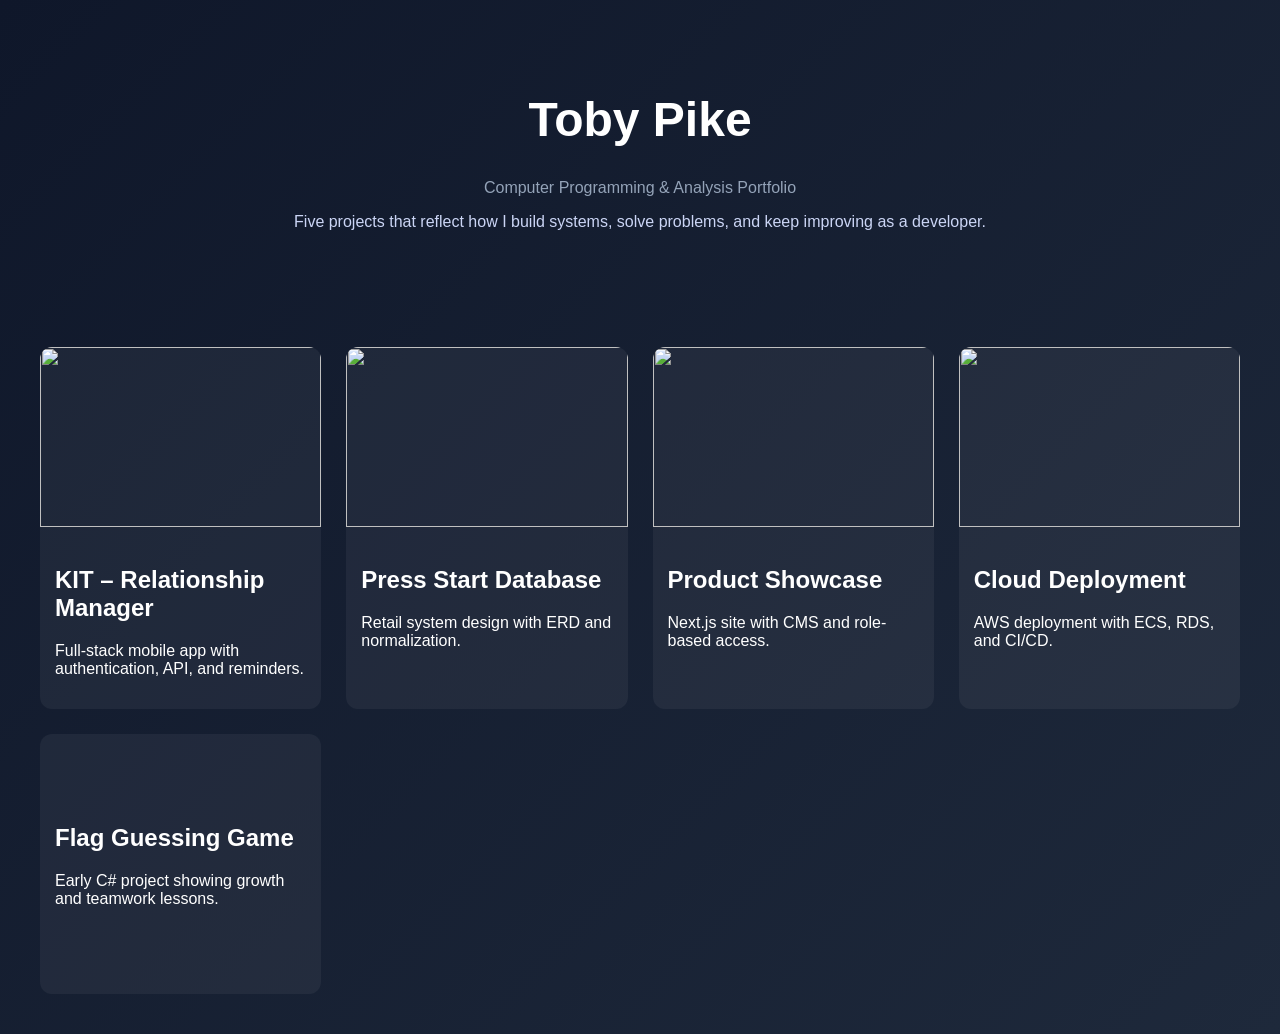
==== commit 77bd098e: "Add files via upload" ====
--- a/index.html
+++ b/index.html
@@ -1,134 +1,58 @@
 <!DOCTYPE html>
 <html lang="en">
 <head>
-  <meta charset="UTF-8">
-  <meta name="viewport" content="width=device-width, initial-scale=1.0">
-  <title>Toby Pike Portfolio</title>
-  <meta name="description" content="Portfolio of five projects by Toby Pike">
-  <link rel="preconnect" href="https://fonts.googleapis.com">
-  <link rel="preconnect" href="https://fonts.gstatic.com" crossorigin>
-  <link href="https://fonts.googleapis.com/css2?family=Inter:wght@400;500;600;700;800&display=swap" rel="stylesheet">
-  <link rel="stylesheet" href="styles.css">
+<meta charset="UTF-8">
+<title>Toby Pike Portfolio</title>
+<link rel="stylesheet" href="styles.css">
 </head>
-<body class="">
-  <nav class="nav">
-    <div class="container nav-inner">
-      <a class="brand" href="index.html">
-        <span class="brand-mark">TP</span>
-        <span>Toby Pike Portfolio</span>
-      </a>
-      <div class="nav-links">
-        <a href="index.html#projects">Projects</a>
-        <a href="index.html#about">About</a>
-      </div>
-    </div>
-  </nav>
-  
-<header class="hero">
-  <div class="container hero-grid">
-    <section class="hero-panel hero-copy">
-      <span class="kicker"><span class="kicker-dot"></span>Computer Programming and Analysis Portfolio</span>
-      <h1>Toby Pike</h1>
-      <p class="lead">Five projects that best reflect how I build, solve problems, and keep improving as a programmer analyst.</p>
-      <div class="hero-actions">
-        <a class="button primary" href="#projects">View Projects</a>
-        <a class="button" href="kit.html">Start with KIT</a>
-      </div>
-    </section>
-    <aside class="panel stats">
-      <div class="stat">
-        <div class="stat-number">5</div>
-        <div class="stat-label">Portfolio projects covering mobile, database, web, cloud, and early application development.</div>
-      </div>
-      <div class="stat">
-        <div class="stat-number">1</div>
-        <div class="stat-label">Capstone that ties together frontend, backend, database design, debugging, and integration.</div>
-      </div>
-      <div class="stat">
-        <div class="stat-number">3</div>
-        <div class="stat-label">Main strengths reflected across the portfolio: structure, problem solving, and learning through debugging.</div>
-      </div>
-      <div class="stat">
-        <div class="stat-number">2024–2026</div>
-        <div class="stat-label">A snapshot of how my work changed throughout the program, from earlier team projects to more complete systems.</div>
-      </div>
-    </aside>
-  </div>
+<body>
+<header>
+  <h1>Toby Pike</h1>
+  <p class="subtitle">Computer Programming & Analysis Portfolio</p>
+  <p class="tagline">Five projects that reflect how I build systems, solve problems, and keep improving as a developer.</p>
 </header>
 
-<section class="section" id="projects">
-  <div class="container">
-    <div class="section-head">
-      <div>
-        <h2>Selected Projects</h2>
-        <p class="section-copy">These are the five projects I chose because together they show my growth across the program. They cover full-stack web development, mobile development, database design, cloud deployment, and one earlier project that taught me a lot about planning and version control.</p>
-      </div>
+<section class="projects">
+
+  <a href="kit.html" class="card">
+    <img src="images/kit-main.png">
+    <div class="card-content">
+      <h2>KIT – Relationship Manager</h2>
+      <p>Full-stack mobile app with authentication, API, and reminders.</p>
     </div>
-    <div class="project-grid">
-      
-    <article class="project-card accent-capstone">
-      <span class="badge">Capstone / Full Stack / Mobile</span>
-      <h3>KIT Relationship Manager</h3>
-      <div class="subtitle">Capstone mobile app built with Flutter, Node.js, Express, Prisma, and SQLite</div>
-      <p>An end-to-end relationship manager where users can create accounts, track interactions, and see who is due for a check-in. This is the project that best represents everything coming together for me.</p>
-      <div class="tech-list"><span>Flutter</span><span>Node.js</span><span>Express</span><span>Prisma</span><span>SQLite</span><span>JWT</span><span>Postman</span></div>
-      <a class="mini-button" href="kit.html">Open project page →</a>
-    </article>
-    
-    <article class="project-card accent-database">
-      <span class="badge">Database / Analysis / Team Project</span>
-      <h3>Press Start Database Design</h3>
-      <div class="subtitle">Retail game store database and analysis project</div>
-      <p>A full database design for a game store handling inventory, repairs, trade-ins, pricing, and customer history. This one pushed my thinking on normalization, business rules, and designing around a real store workflow.</p>
-      <div class="tech-list"><span>ERD</span><span>Normalization</span><span>Requirements Analysis</span><span>SQL Concepts</span><span>MS Visio</span></div>
-      <a class="mini-button" href="press-start.html">Open project page →</a>
-    </article>
-    
-    <article class="project-card accent-web">
-      <span class="badge">Web / CMS / Frontend Architecture</span>
-      <h3>Product Showcase Website</h3>
-      <div class="subtitle">Next.js + Contentful + role-based authentication logic</div>
-      <p>A structured product listing website with dynamic routing, CMS-managed data, authentication state, and role-based protection. This was a big step forward in building something that felt closer to a real web application.</p>
-      <div class="tech-list"><span>Next.js</span><span>React</span><span>Contentful</span><span>Tailwind CSS</span><span>AuthContext</span><span>.env</span></div>
-      <a class="mini-button" href="contentful.html">Open project page →</a>
-    </article>
-    
-    <article class="project-card accent-cloud">
-      <span class="badge">Cloud / DevOps / Team Project</span>
-      <h3>Reading Nook Cloud Migration</h3>
-      <div class="subtitle">AWS deployment with ECS, ECR, RDS, load balancing, and CI/CD</div>
-      <p>A cloud migration project where our team deployed a containerized bookstore system using AWS services and a GitHub Actions pipeline. It gave me a better sense of how modern systems are actually hosted and maintained.</p>
-      <div class="tech-list"><span>AWS ECS Fargate</span><span>ECR</span><span>RDS</span><span>ALB</span><span>Secrets Manager</span><span>CloudWatch</span><span>GitHub Actions</span></div>
-      <a class="mini-button" href="cloud.html">Open project page →</a>
-    </article>
-    
-    <article class="project-card accent-early">
-      <span class="badge">C# / Game Logic / Early Growth</span>
-      <h3>Flag Guessing Game</h3>
-      <div class="subtitle">Year 2 C# game project</div>
-      <p>A multiple-choice flag guessing game with scoring, time limits, hints, and voice recognition. It is one of the projects that taught me the most about how many small moving parts sit behind even a simple program.</p>
-      <div class="tech-list"><span>C#</span><span>Game Logic</span><span>UI</span><span>Audio</span><span>Teamwork</span></div>
-      <a class="mini-button" href="flag-game.html">Open project page →</a>
-    </article>
-    
+  </a>
+
+  <a href="pressstart.html" class="card">
+    <img src="images/pressstart-erd.png">
+    <div class="card-content">
+      <h2>Press Start Database</h2>
+      <p>Retail system design with ERD and normalization.</p>
     </div>
-  </div>
+  </a>
+
+  <a href="contentful.html" class="card">
+    <img src="images/contentful.png">
+    <div class="card-content">
+      <h2>Product Showcase</h2>
+      <p>Next.js site with CMS and role-based access.</p>
+    </div>
+  </a>
+
+  <a href="cloud.html" class="card">
+    <img src="images/placeholder.png">
+    <div class="card-content">
+      <h2>Cloud Deployment</h2>
+      <p>AWS deployment with ECS, RDS, and CI/CD.</p>
+    </div>
+  </a>
+
+  <a href="flag.html" class="card no-image">
+    <div class="card-content">
+      <h2>Flag Guessing Game</h2>
+      <p>Early C# project showing growth and teamwork lessons.</p>
+    </div>
+  </a>
+
 </section>
-
-<section class="section" id="about">
-  <div class="container">
-    <div class="foot-card">
-      <h2 style="margin-top:0">About this portfolio</h2>
-      <p class="section-copy">This portfolio is meant to support a short guided walkthrough. Each project page includes a summary of the project, what I worked on, what I learned, and how it reflects my development as a programmer analyst. Where relevant, I also included the original report or reflection file as a download.</p>
-    </div>
-  </div>
-</section>
-
-<footer class="foot">
-  <div class="container">
-    <p>Built as a simple static portfolio for presentation purposes.</p>
-  </div>
-</footer>
-
 </body>
 </html>
--- a/styles.css
+++ b/styles.css
@@ -1,183 +1,70 @@
+body {
+  margin: 0;
+  font-family: 'Segoe UI', sans-serif;
+  background: linear-gradient(135deg, #0f172a, #1e293b);
+  color: white;
+}
+header { text-align: center; padding: 60px 20px; }
+h1 { font-size: 3rem; }
+.subtitle { color: #94a3b8; }
+.tagline { color: #cbd5f5; margin-top: 10px; }
 
-:root{
-  --bg:#09090f;
-  --bg2:#111325;
-  --card:rgba(255,255,255,.08);
-  --card-border:rgba(255,255,255,.14);
-  --text:#eef2ff;
-  --muted:#b7c0d8;
-  --accent:#7c5cff;
-  --accent2:#00d4ff;
-  --accent3:#ff4d9d;
-  --shadow:0 20px 60px rgba(0,0,0,.35);
-  --radius:22px;
-  --max:1180px;
+.projects {
+  display: grid;
+  grid-template-columns: repeat(auto-fit, minmax(280px, 1fr));
+  gap: 25px;
+  padding: 40px;
 }
-*{box-sizing:border-box}
-html{scroll-behavior:smooth}
-body{
-  margin:0;
-  font-family:Inter,Segoe UI,Arial,sans-serif;
-  color:var(--text);
-  background:
-    radial-gradient(circle at top left, rgba(124,92,255,.28), transparent 28%),
-    radial-gradient(circle at 80% 20%, rgba(0,212,255,.18), transparent 22%),
-    radial-gradient(circle at 70% 80%, rgba(255,77,157,.16), transparent 20%),
-    linear-gradient(140deg, #07070d 0%, #0d1020 38%, #09090f 100%);
-  min-height:100vh;
+
+.card {
+  background: rgba(255,255,255,0.05);
+  border-radius: 12px;
+  overflow: hidden;
+  text-decoration: none;
+  color: white;
+  transition: 0.3s;
 }
-body::before{
-  content:"";
-  position:fixed;
-  inset:0;
-  pointer-events:none;
-  background-image:linear-gradient(rgba(255,255,255,.03) 1px, transparent 1px),linear-gradient(90deg, rgba(255,255,255,.03) 1px, transparent 1px);
-  background-size:38px 38px;
-  mask-image:linear-gradient(to bottom, rgba(0,0,0,.35), rgba(0,0,0,.05));
+
+.card:hover {
+  transform: translateY(-8px);
+  box-shadow: 0 10px 25px rgba(0,0,0,0.5);
 }
-a{color:inherit;text-decoration:none}
-.container{width:min(var(--max), calc(100% - 32px)); margin:0 auto}
-.nav{
-  position:sticky; top:0; z-index:50;
-  backdrop-filter: blur(18px);
-  background:rgba(8,10,19,.62);
-  border-bottom:1px solid rgba(255,255,255,.08);
+
+.card img {
+  width: 100%;
+  height: 180px;
+  object-fit: cover;
 }
-.nav-inner{display:flex; align-items:center; justify-content:space-between; padding:16px 0}
-.brand{
-  display:flex; align-items:center; gap:12px; font-weight:700; letter-spacing:.2px;
+
+.card-content { padding: 15px; }
+
+.card.no-image {
+  display: flex;
+  align-items: center;
+  min-height: 260px;
 }
-.brand-mark{
-  width:40px; height:40px; border-radius:14px;
-  background:linear-gradient(135deg,var(--accent),var(--accent2));
-  box-shadow:0 12px 24px rgba(124,92,255,.35);
-  display:grid; place-items:center; font-weight:800; color:white;
+
+.page {
+  max-width: 900px;
+  margin: auto;
+  padding: 40px;
 }
-.nav-links{display:flex; gap:16px; flex-wrap:wrap}
-.nav-links a,.button{
-  padding:11px 16px; border-radius:999px; border:1px solid rgba(255,255,255,.12);
-  background:rgba(255,255,255,.04); color:var(--text); transition:.25s ease;
+
+.project-hero {
+  width: 100%;
+  border-radius: 12px;
+  margin: 20px 0;
 }
-.nav-links a:hover,.button:hover,.project-card:hover .mini-button{transform:translateY(-2px); background:rgba(255,255,255,.08)}
-.hero{padding:78px 0 34px}
-.hero-grid{display:grid; grid-template-columns:1.25fr .75fr; gap:26px; align-items:stretch}
-.hero-panel,.panel{
-  background:linear-gradient(180deg, rgba(255,255,255,.09), rgba(255,255,255,.05));
-  border:1px solid var(--card-border);
-  border-radius:32px;
-  box-shadow:var(--shadow);
+
+.project-gallery img {
+  width: 100%;
+  border-radius: 12px;
+  margin: 15px 0;
 }
-.hero-copy{padding:34px}
-.kicker{
-  display:inline-flex; align-items:center; gap:10px; padding:10px 14px; border-radius:999px;
-  background:rgba(255,255,255,.06); border:1px solid rgba(255,255,255,.12); color:#dbe3ff; font-size:.92rem;
+
+.back {
+  display: inline-block;
+  margin-bottom: 20px;
+  color: #60a5fa;
+  text-decoration: none;
 }
-.kicker-dot{width:9px;height:9px;border-radius:999px;background:linear-gradient(135deg,var(--accent2),var(--accent3))}
-h1{font-size:clamp(2.5rem, 4vw, 4.6rem); line-height:1.02; margin:18px 0 14px; letter-spacing:-.04em}
-.lead{font-size:1.12rem; color:var(--muted); max-width:62ch; line-height:1.75}
-.hero-actions{display:flex; gap:14px; flex-wrap:wrap; margin-top:24px}
-.button.primary{
-  background:linear-gradient(135deg,var(--accent),var(--accent2));
-  border:none;
-  color:white;
-  box-shadow:0 12px 30px rgba(124,92,255,.3);
-}
-.stats{display:grid; grid-template-columns:1fr 1fr; gap:14px; padding:22px}
-.stat{
-  border-radius:24px; padding:24px; background:rgba(255,255,255,.04); border:1px solid rgba(255,255,255,.08)
-}
-.stat-number{font-size:2rem; font-weight:800; margin-bottom:8px}
-.stat-label{color:var(--muted); line-height:1.5}
-.section{padding:26px 0}
-.section-head{display:flex; justify-content:space-between; gap:16px; align-items:end; margin-bottom:18px}
-.section h2{font-size:2rem; margin:0}
-.section-copy{color:var(--muted); max-width:60ch; line-height:1.7}
-.project-grid{display:grid; grid-template-columns:repeat(2, minmax(0, 1fr)); gap:20px}
-.project-card{
-  position:relative; overflow:hidden;
-  background:linear-gradient(180deg, rgba(255,255,255,.09), rgba(255,255,255,.04));
-  border:1px solid var(--card-border);
-  border-radius:28px; padding:24px;
-  box-shadow:var(--shadow); transition:.28s ease;
-}
-.project-card::after{
-  content:""; position:absolute; inset:auto -30% -30% auto; width:180px; height:180px; border-radius:50%;
-  background:radial-gradient(circle, rgba(255,255,255,.16), transparent 60%);
-  pointer-events:none;
-}
-.project-card:hover{transform:translateY(-5px); border-color:rgba(255,255,255,.25)}
-.badge{
-  display:inline-block; font-size:.82rem; font-weight:700; letter-spacing:.02em;
-  padding:9px 12px; border-radius:999px; background:rgba(255,255,255,.08); border:1px solid rgba(255,255,255,.14);
-}
-.project-card h3{font-size:1.55rem; margin:16px 0 8px}
-.project-card .subtitle{color:#d7def6; font-weight:600; margin-bottom:12px}
-.project-card p{color:var(--muted); line-height:1.72}
-.tech-list{display:flex; flex-wrap:wrap; gap:10px; margin:18px 0 20px}
-.tech-list span{
-  font-size:.86rem; color:#eaf0ff; padding:9px 11px; border-radius:999px;
-  background:rgba(0,0,0,.22); border:1px solid rgba(255,255,255,.1)
-}
-.mini-button{
-  display:inline-flex; align-items:center; gap:10px; font-weight:700;
-  padding:12px 15px; border-radius:14px; background:rgba(255,255,255,.06); border:1px solid rgba(255,255,255,.12); transition:.25s ease
-}
-.foot{padding:44px 0 70px; color:var(--muted)}
-.foot-card{
-  padding:24px; border-radius:28px; background:rgba(255,255,255,.05); border:1px solid rgba(255,255,255,.1)
-}
-.page-hero{padding:56px 0 18px}
-.breadcrumb{color:#c6d0eb; font-size:.95rem; margin-bottom:18px}
-.breadcrumb a{color:#fff}
-.page-title{font-size:clamp(2.2rem, 3.8vw, 4rem); margin:0 0 12px; letter-spacing:-.04em}
-.page-subtitle{font-size:1.1rem; line-height:1.75; color:var(--muted); max-width:65ch}
-.page-layout{display:grid; grid-template-columns:minmax(0, 1fr) 320px; gap:24px; padding:22px 0 58px}
-.content-panel,.side-panel{
-  background:linear-gradient(180deg, rgba(255,255,255,.08), rgba(255,255,255,.04));
-  border:1px solid var(--card-border);
-  border-radius:28px; box-shadow:var(--shadow)
-}
-.content-panel{padding:28px}
-.side-panel{padding:22px; height:max-content; position:sticky; top:92px}
-.content-panel h2{font-size:1.55rem; margin:0 0 10px}
-.content-panel h3{font-size:1.15rem; margin:22px 0 8px; color:#edf1ff}
-.content-panel p,.content-panel li{color:var(--muted); line-height:1.82}
-.content-panel ul{padding-left:20px}
-.callout{
-  padding:18px 18px; border-left:4px solid var(--accent2); border-radius:18px;
-  background:rgba(255,255,255,.05); margin:16px 0 20px
-}
-.quick-list{display:grid; gap:12px; margin:16px 0 0}
-.quick-item{
-  padding:14px 15px; border-radius:18px; background:rgba(255,255,255,.05); border:1px solid rgba(255,255,255,.08)
-}
-.quick-item strong{display:block; margin-bottom:6px; color:#fff}
-.downloads{display:grid; gap:12px; margin-top:18px}
-.downloads a{
-  padding:13px 14px; border-radius:16px; background:rgba(255,255,255,.06); border:1px solid rgba(255,255,255,.1); display:block
-}
-.return-link{display:inline-flex; gap:10px; align-items:center; margin-top:18px}
-.highlight-bar{
-  display:grid; grid-template-columns:repeat(3, minmax(0,1fr)); gap:14px; margin:22px 0 10px
-}
-.highlight{
-  padding:18px; border-radius:20px; background:rgba(255,255,255,.045); border:1px solid rgba(255,255,255,.08)
-}
-.highlight .label{font-size:.85rem; color:#cfd7ed; margin-bottom:7px}
-.highlight .value{font-weight:700; line-height:1.5}
-.accent-capstone .badge,.accent-capstone .button.primary{background:linear-gradient(135deg,#7c5cff,#14c8ff)}
-.accent-database .badge,.accent-database .button.primary{background:linear-gradient(135deg,#ff5f6d,#ffc371); color:#1e0f00}
-.accent-web .badge,.accent-web .button.primary{background:linear-gradient(135deg,#5cf2b5,#00b7ff); color:#021411}
-.accent-cloud .badge,.accent-cloud .button.primary{background:linear-gradient(135deg,#6ea8ff,#9d7bff)}
-.accent-early .badge,.accent-early .button.primary{background:linear-gradient(135deg,#ff8a5b,#ffd25b); color:#271300}
-@media (max-width: 980px){
-  .hero-grid,.page-layout,.project-grid,.highlight-bar{grid-template-columns:1fr}
-  .side-panel{position:static}
-}
-@media (max-width: 640px){
-  .nav-inner{align-items:flex-start; gap:12px; flex-direction:column}
-  .hero{padding-top:42px}
-  .hero-copy{padding:24px}
-  .project-card,.content-panel,.side-panel{padding:20px}
-  h1{font-size:2.35rem}
-}
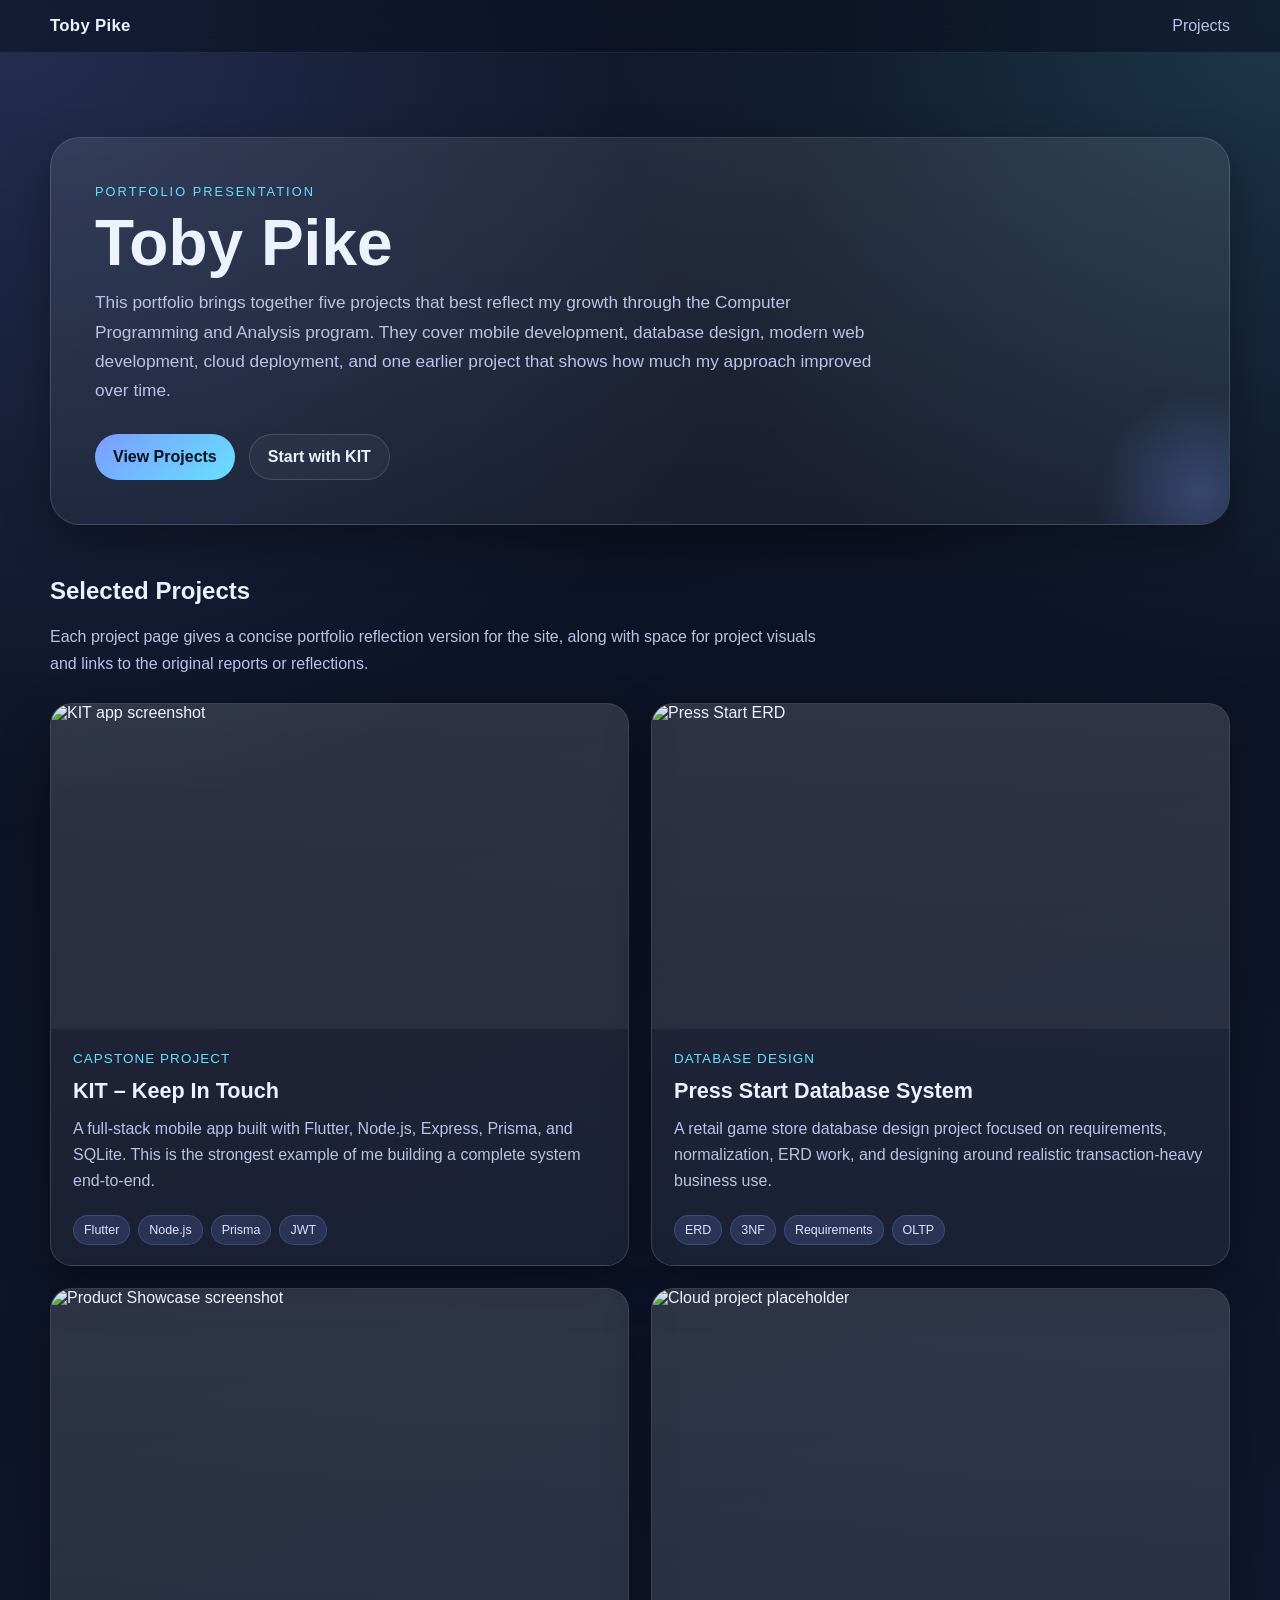
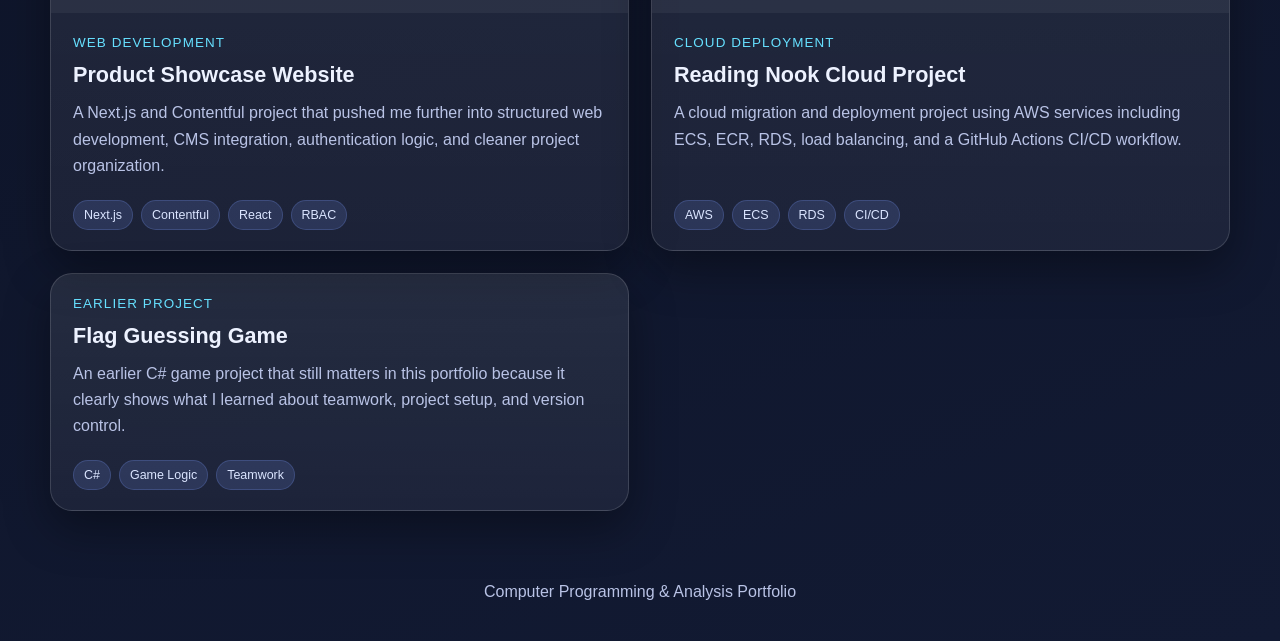
==== commit abe2ebda: "Add files via upload" ====
--- a/index.html
+++ b/index.html
@@ -1,58 +1,106 @@
 <!DOCTYPE html>
 <html lang="en">
 <head>
-<meta charset="UTF-8">
-<title>Toby Pike Portfolio</title>
-<link rel="stylesheet" href="styles.css">
+  <meta charset="UTF-8">
+  <meta name="viewport" content="width=device-width, initial-scale=1.0">
+  <title>Toby Pike Portfolio</title>
+  <link rel="stylesheet" href="styles.css">
+  
 </head>
 <body>
-<header>
-  <h1>Toby Pike</h1>
-  <p class="subtitle">Computer Programming & Analysis Portfolio</p>
-  <p class="tagline">Five projects that reflect how I build systems, solve problems, and keep improving as a developer.</p>
-</header>
+  <header class="site-header">
+    <div class="container nav">
+      <a class="brand" href="index.html">Toby Pike</a>
+      <nav class="nav-links">
+        <a href="index.html#projects">Projects</a>
+      </nav>
+    </div>
+  </header>
+  
+<main>
+  <section class="hero">
+    <div class="container">
+      <div class="hero-card">
+        <span class="eyebrow">Portfolio Presentation</span>
+        <h1>Toby Pike</h1>
+        <p>This portfolio brings together five projects that best reflect my growth through the Computer Programming and Analysis program. They cover mobile development, database design, modern web development, cloud deployment, and one earlier project that shows how much my approach improved over time.</p>
+        <div class="hero-actions">
+          <a class="button primary" href="#projects">View Projects</a>
+          <a class="button secondary" href="kit.html">Start with KIT</a>
+        </div>
+      </div>
+    </div>
+  </section>
 
-<section class="projects">
+  <section id="projects" class="container">
+    <h2 class="section-title">Selected Projects</h2>
+    <p class="section-copy">Each project page gives a concise portfolio reflection version for the site, along with space for project visuals and links to the original reports or reflections.</p>
 
-  <a href="kit.html" class="card">
-    <img src="images/kit-main.png">
-    <div class="card-content">
-      <h2>KIT – Relationship Manager</h2>
-      <p>Full-stack mobile app with authentication, API, and reminders.</p>
+    <div class="grid">
+      <a href="kit.html" class="card">
+        <div class="thumb"><img src="images/kit-main.png" alt="KIT app screenshot"></div>
+        <div class="content">
+          <div class="kicker">Capstone Project</div>
+          <h3>KIT – Keep In Touch</h3>
+          <p>A full-stack mobile app built with Flutter, Node.js, Express, Prisma, and SQLite. This is the strongest example of me building a complete system end-to-end.</p>
+          <div class="tags">
+            <span class="tag">Flutter</span><span class="tag">Node.js</span><span class="tag">Prisma</span><span class="tag">JWT</span>
+          </div>
+        </div>
+      </a>
+
+      <a href="pressstart.html" class="card">
+        <div class="thumb"><img src="images/pressstart-erd.png" alt="Press Start ERD"></div>
+        <div class="content">
+          <div class="kicker">Database Design</div>
+          <h3>Press Start Database System</h3>
+          <p>A retail game store database design project focused on requirements, normalization, ERD work, and designing around realistic transaction-heavy business use.</p>
+          <div class="tags">
+            <span class="tag">ERD</span><span class="tag">3NF</span><span class="tag">Requirements</span><span class="tag">OLTP</span>
+          </div>
+        </div>
+      </a>
+
+      <a href="contentful.html" class="card">
+        <div class="thumb"><img src="images/contentful.png" alt="Product Showcase screenshot"></div>
+        <div class="content">
+          <div class="kicker">Web Development</div>
+          <h3>Product Showcase Website</h3>
+          <p>A Next.js and Contentful project that pushed me further into structured web development, CMS integration, authentication logic, and cleaner project organization.</p>
+          <div class="tags">
+            <span class="tag">Next.js</span><span class="tag">Contentful</span><span class="tag">React</span><span class="tag">RBAC</span>
+          </div>
+        </div>
+      </a>
+
+      <a href="cloud.html" class="card">
+        <div class="thumb"><img src="images/placeholder.png" alt="Cloud project placeholder"></div>
+        <div class="content">
+          <div class="kicker">Cloud Deployment</div>
+          <h3>Reading Nook Cloud Project</h3>
+          <p>A cloud migration and deployment project using AWS services including ECS, ECR, RDS, load balancing, and a GitHub Actions CI/CD workflow.</p>
+          <div class="tags">
+            <span class="tag">AWS</span><span class="tag">ECS</span><span class="tag">RDS</span><span class="tag">CI/CD</span>
+          </div>
+        </div>
+      </a>
+
+      <a href="flag.html" class="card media-less">
+        <div class="content">
+          <div class="kicker">Earlier Project</div>
+          <h3>Flag Guessing Game</h3>
+          <p>An earlier C# game project that still matters in this portfolio because it clearly shows what I learned about teamwork, project setup, and version control.</p>
+          <div class="tags">
+            <span class="tag">C#</span><span class="tag">Game Logic</span><span class="tag">Teamwork</span>
+          </div>
+        </div>
+      </a>
     </div>
-  </a>
+  </section>
+</main>
 
-  <a href="pressstart.html" class="card">
-    <img src="images/pressstart-erd.png">
-    <div class="card-content">
-      <h2>Press Start Database</h2>
-      <p>Retail system design with ERD and normalization.</p>
-    </div>
-  </a>
-
-  <a href="contentful.html" class="card">
-    <img src="images/contentful.png">
-    <div class="card-content">
-      <h2>Product Showcase</h2>
-      <p>Next.js site with CMS and role-based access.</p>
-    </div>
-  </a>
-
-  <a href="cloud.html" class="card">
-    <img src="images/placeholder.png">
-    <div class="card-content">
-      <h2>Cloud Deployment</h2>
-      <p>AWS deployment with ECS, RDS, and CI/CD.</p>
-    </div>
-  </a>
-
-  <a href="flag.html" class="card no-image">
-    <div class="card-content">
-      <h2>Flag Guessing Game</h2>
-      <p>Early C# project showing growth and teamwork lessons.</p>
-    </div>
-  </a>
-
-</section>
+  <footer class="site-footer">
+    <div class="container">Computer Programming & Analysis Portfolio</div>
+  </footer>
 </body>
 </html>
--- a/styles.css
+++ b/styles.css
@@ -1,70 +1,331 @@
-body {
-  margin: 0;
-  font-family: 'Segoe UI', sans-serif;
-  background: linear-gradient(135deg, #0f172a, #1e293b);
-  color: white;
-}
-header { text-align: center; padding: 60px 20px; }
-h1 { font-size: 3rem; }
-.subtitle { color: #94a3b8; }
-.tagline { color: #cbd5f5; margin-top: 10px; }
 
-.projects {
-  display: grid;
-  grid-template-columns: repeat(auto-fit, minmax(280px, 1fr));
-  gap: 25px;
-  padding: 40px;
-}
-
-.card {
-  background: rgba(255,255,255,0.05);
-  border-radius: 12px;
-  overflow: hidden;
-  text-decoration: none;
-  color: white;
-  transition: 0.3s;
-}
-
-.card:hover {
-  transform: translateY(-8px);
-  box-shadow: 0 10px 25px rgba(0,0,0,0.5);
-}
-
-.card img {
-  width: 100%;
-  height: 180px;
-  object-fit: cover;
-}
-
-.card-content { padding: 15px; }
-
-.card.no-image {
-  display: flex;
-  align-items: center;
-  min-height: 260px;
-}
-
-.page {
-  max-width: 900px;
-  margin: auto;
-  padding: 40px;
-}
-
-.project-hero {
-  width: 100%;
-  border-radius: 12px;
-  margin: 20px 0;
-}
-
-.project-gallery img {
-  width: 100%;
-  border-radius: 12px;
-  margin: 15px 0;
-}
-
-.back {
-  display: inline-block;
-  margin-bottom: 20px;
-  color: #60a5fa;
-  text-decoration: none;
-}
+:root{
+  --bg:#0b1020;
+  --bg2:#121a33;
+  --panel:rgba(255,255,255,0.08);
+  --panel-strong:rgba(255,255,255,0.11);
+  --border:rgba(255,255,255,0.14);
+  --text:#edf2ff;
+  --muted:#b9c3e6;
+  --accent:#7c9cff;
+  --accent2:#66e0ff;
+  --shadow:0 18px 45px rgba(0,0,0,0.35);
+  --radius:22px;
+  --max:1180px;
+}
+*{box-sizing:border-box}
+html{scroll-behavior:smooth}
+body{
+  margin:0;
+  font-family:Inter,Segoe UI,Arial,sans-serif;
+  color:var(--text);
+  background:
+    radial-gradient(circle at top left, rgba(124,156,255,0.22), transparent 32%),
+    radial-gradient(circle at top right, rgba(102,224,255,0.18), transparent 26%),
+    linear-gradient(160deg, var(--bg) 0%, var(--bg2) 100%);
+  min-height:100vh;
+}
+a{color:inherit}
+.container{
+  width:min(var(--max), calc(100% - 40px));
+  margin:0 auto;
+}
+.site-header{
+  position:sticky;
+  top:0;
+  z-index:20;
+  backdrop-filter: blur(14px);
+  background:rgba(10,16,32,0.55);
+  border-bottom:1px solid rgba(255,255,255,0.08);
+}
+.nav{
+  display:flex;
+  align-items:center;
+  justify-content:space-between;
+  gap:16px;
+  padding:16px 0;
+}
+.brand{
+  font-weight:800;
+  letter-spacing:0.3px;
+  text-decoration:none;
+  font-size:1.05rem;
+}
+.nav-links{
+  display:flex;
+  gap:18px;
+  flex-wrap:wrap;
+}
+.nav-links a{
+  text-decoration:none;
+  color:var(--muted);
+}
+.nav-links a:hover{color:var(--text)}
+.hero{
+  padding:84px 0 34px;
+}
+.hero-card{
+  background:linear-gradient(180deg, rgba(255,255,255,0.09), rgba(255,255,255,0.05));
+  border:1px solid var(--border);
+  border-radius:30px;
+  box-shadow:var(--shadow);
+  padding:44px;
+  position:relative;
+  overflow:hidden;
+}
+.hero-card::after{
+  content:"";
+  position:absolute;
+  inset:auto -80px -80px auto;
+  width:220px;
+  height:220px;
+  background:radial-gradient(circle, rgba(124,156,255,0.26), transparent 65%);
+  pointer-events:none;
+}
+.eyebrow{
+  display:inline-block;
+  font-size:0.8rem;
+  text-transform:uppercase;
+  letter-spacing:0.16em;
+  color:var(--accent2);
+  margin-bottom:12px;
+}
+.hero h1{
+  margin:0 0 12px;
+  font-size:clamp(2.3rem, 5vw, 4.2rem);
+  line-height:1.02;
+}
+.hero p{
+  margin:0;
+  max-width:780px;
+  color:var(--muted);
+  font-size:1.08rem;
+  line-height:1.7;
+}
+.hero-actions{
+  display:flex;
+  gap:14px;
+  flex-wrap:wrap;
+  margin-top:28px;
+}
+.button{
+  display:inline-flex;
+  align-items:center;
+  justify-content:center;
+  min-height:46px;
+  padding:0 18px;
+  border-radius:999px;
+  border:1px solid var(--border);
+  text-decoration:none;
+  font-weight:700;
+  transition:transform .18s ease, background .18s ease, border-color .18s ease;
+}
+.button.primary{
+  background:linear-gradient(135deg, var(--accent), var(--accent2));
+  color:#08111f;
+  border:none;
+}
+.button.secondary{
+  background:rgba(255,255,255,0.04);
+}
+.button:hover{transform:translateY(-2px)}
+.section-title{
+  margin:18px 0 18px;
+  font-size:1.5rem;
+}
+.section-copy{
+  color:var(--muted);
+  margin:0 0 26px;
+  max-width:780px;
+  line-height:1.7;
+}
+.grid{
+  display:grid;
+  grid-template-columns:repeat(12, 1fr);
+  gap:22px;
+  padding-bottom:54px;
+}
+.card{
+  grid-column:span 6;
+  display:flex;
+  flex-direction:column;
+  min-height:100%;
+  text-decoration:none;
+  background:linear-gradient(180deg, rgba(255,255,255,0.09), rgba(255,255,255,0.05));
+  border:1px solid var(--border);
+  border-radius:var(--radius);
+  overflow:hidden;
+  box-shadow:var(--shadow);
+  transition:transform .2s ease, border-color .2s ease, background .2s ease;
+}
+.card:hover{
+  transform:translateY(-5px);
+  border-color:rgba(124,156,255,0.5);
+  background:linear-gradient(180deg, rgba(255,255,255,0.11), rgba(255,255,255,0.06));
+}
+.card.media-less .thumb{
+  display:none;
+}
+.thumb{
+  aspect-ratio:16/9;
+  overflow:hidden;
+  background:rgba(255,255,255,0.05);
+}
+.thumb img{
+  width:100%;
+  height:100%;
+  object-fit:cover;
+  display:block;
+}
+.content{
+  padding:22px 22px 20px;
+  display:flex;
+  flex:1;
+  flex-direction:column;
+  gap:12px;
+}
+.kicker{
+  color:var(--accent2);
+  font-size:0.84rem;
+  letter-spacing:0.08em;
+  text-transform:uppercase;
+}
+.card h3{
+  margin:0;
+  font-size:1.35rem;
+}
+.card p{
+  margin:0;
+  color:var(--muted);
+  line-height:1.65;
+}
+.tags{
+  display:flex;
+  flex-wrap:wrap;
+  gap:8px;
+  margin-top:auto;
+  padding-top:8px;
+}
+.tag{
+  font-size:0.78rem;
+  color:#dbe5ff;
+  background:rgba(124,156,255,0.16);
+  border:1px solid rgba(124,156,255,0.22);
+  border-radius:999px;
+  padding:7px 10px;
+}
+.page-wrap{
+  padding:44px 0 70px;
+}
+.back-link{
+  display:inline-block;
+  text-decoration:none;
+  color:var(--accent2);
+  margin-bottom:18px;
+}
+.project-shell{
+  background:linear-gradient(180deg, rgba(255,255,255,0.09), rgba(255,255,255,0.05));
+  border:1px solid var(--border);
+  border-radius:30px;
+  box-shadow:var(--shadow);
+  overflow:hidden;
+}
+.project-head{
+  padding:34px 34px 18px;
+}
+.project-head h1{
+  margin:0 0 10px;
+  font-size:clamp(2rem, 4vw, 3.2rem);
+}
+.project-subtitle{
+  margin:0;
+  color:var(--muted);
+  line-height:1.7;
+  max-width:820px;
+}
+.hero-image{
+  padding:0 34px 20px;
+}
+.hero-image img{
+  width:100%;
+  display:block;
+  border-radius:20px;
+  border:1px solid rgba(255,255,255,0.08);
+}
+.project-body{
+  padding:0 34px 34px;
+  display:grid;
+  grid-template-columns: minmax(0, 1.7fr) minmax(260px, 0.9fr);
+  gap:28px;
+}
+.panel{
+  background:rgba(255,255,255,0.05);
+  border:1px solid rgba(255,255,255,0.08);
+  border-radius:20px;
+  padding:24px;
+}
+.panel h2, .panel h3{
+  margin-top:0;
+}
+.panel p{
+  color:var(--muted);
+  line-height:1.75;
+}
+.bullets{
+  margin:0;
+  padding-left:18px;
+  color:var(--muted);
+  line-height:1.7;
+}
+.bullets li + li{margin-top:10px}
+.meta-list{
+  display:grid;
+  gap:16px;
+}
+.meta-block h3{
+  margin:0 0 8px;
+  font-size:1rem;
+}
+.meta-block p{
+  margin:0;
+}
+.gallery{
+  display:grid;
+  gap:16px;
+  margin-top:18px;
+}
+.gallery img{
+  width:100%;
+  display:block;
+  border-radius:16px;
+  border:1px solid rgba(255,255,255,0.08);
+}
+.file-links{
+  display:flex;
+  flex-direction:column;
+  gap:10px;
+  margin-top:16px;
+}
+.file-links a{
+  text-decoration:none;
+  color:#dce7ff;
+  background:rgba(124,156,255,0.12);
+  border:1px solid rgba(124,156,255,0.22);
+  border-radius:14px;
+  padding:12px 14px;
+}
+.site-footer{
+  padding:18px 0 40px;
+  color:var(--muted);
+  text-align:center;
+}
+@media (max-width: 980px){
+  .card{grid-column:span 12}
+  .project-body{grid-template-columns:1fr}
+}
+@media (max-width: 680px){
+  .hero-card, .project-head, .project-body, .hero-image{padding-left:20px; padding-right:20px}
+  .hero{padding-top:56px}
+  .nav{padding:14px 0}
+  .nav-links{gap:12px; font-size:0.95rem}
+}
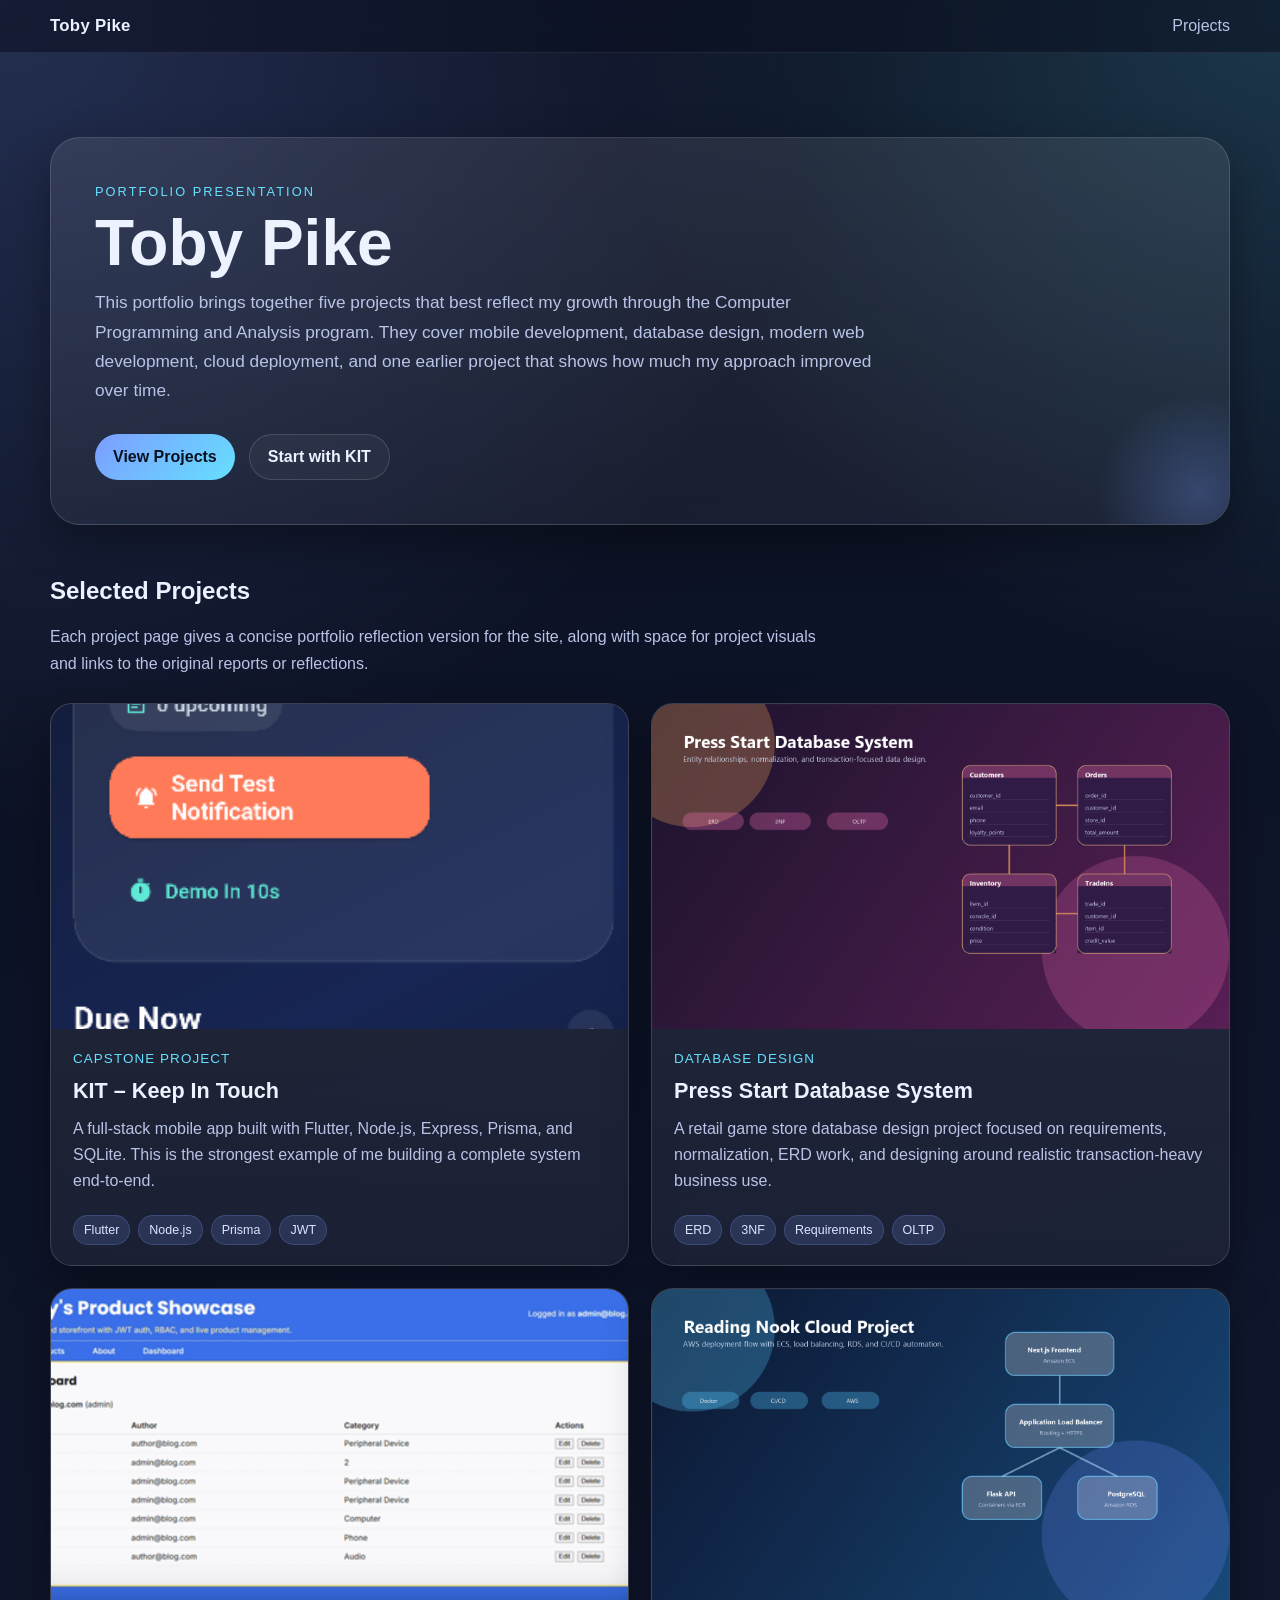
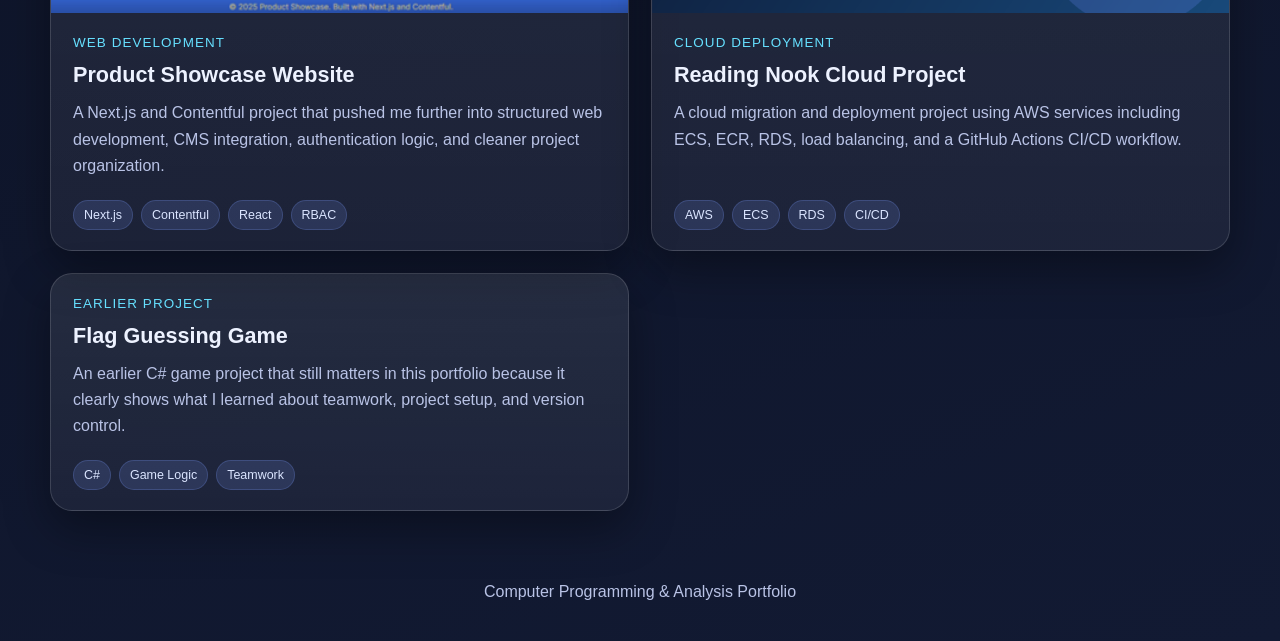
==== commit c2454a5f: "Add files via upload" ====
--- a/index.html
+++ b/index.html
@@ -5,7 +5,6 @@
   <meta name="viewport" content="width=device-width, initial-scale=1.0">
   <title>Toby Pike Portfolio</title>
   <link rel="stylesheet" href="styles.css">
-  
 </head>
 <body>
   <header class="site-header">
@@ -16,91 +15,91 @@
       </nav>
     </div>
   </header>
-  
-<main>
-  <section class="hero">
-    <div class="container">
-      <div class="hero-card">
-        <span class="eyebrow">Portfolio Presentation</span>
-        <h1>Toby Pike</h1>
-        <p>This portfolio brings together five projects that best reflect my growth through the Computer Programming and Analysis program. They cover mobile development, database design, modern web development, cloud deployment, and one earlier project that shows how much my approach improved over time.</p>
-        <div class="hero-actions">
-          <a class="button primary" href="#projects">View Projects</a>
-          <a class="button secondary" href="kit.html">Start with KIT</a>
+
+  <main>
+    <section class="hero">
+      <div class="container">
+        <div class="hero-card">
+          <span class="eyebrow">Portfolio Presentation</span>
+          <h1>Toby Pike</h1>
+          <p>This portfolio brings together five projects that best reflect my growth through the Computer Programming and Analysis program. They cover mobile development, database design, modern web development, cloud deployment, and one earlier project that shows how much my approach improved over time.</p>
+          <div class="hero-actions">
+            <a class="button primary" href="#projects">View Projects</a>
+            <a class="button secondary" href="kit.html">Start with KIT</a>
+          </div>
         </div>
       </div>
-    </div>
-  </section>
+    </section>
 
-  <section id="projects" class="container">
-    <h2 class="section-title">Selected Projects</h2>
-    <p class="section-copy">Each project page gives a concise portfolio reflection version for the site, along with space for project visuals and links to the original reports or reflections.</p>
+    <section id="projects" class="container">
+      <h2 class="section-title">Selected Projects</h2>
+      <p class="section-copy">Each project page gives a concise portfolio reflection version for the site, along with space for project visuals and links to the original reports or reflections.</p>
 
-    <div class="grid">
-      <a href="kit.html" class="card">
-        <div class="thumb"><img src="images/kit-main.png" alt="KIT app screenshot"></div>
-        <div class="content">
-          <div class="kicker">Capstone Project</div>
-          <h3>KIT – Keep In Touch</h3>
-          <p>A full-stack mobile app built with Flutter, Node.js, Express, Prisma, and SQLite. This is the strongest example of me building a complete system end-to-end.</p>
-          <div class="tags">
-            <span class="tag">Flutter</span><span class="tag">Node.js</span><span class="tag">Prisma</span><span class="tag">JWT</span>
+      <div class="grid">
+        <a href="kit.html" class="card">
+          <div class="thumb"><img src="images/kit-main.png" alt="KIT app screenshot"></div>
+          <div class="content">
+            <div class="kicker">Capstone Project</div>
+            <h3>KIT &ndash; Keep In Touch</h3>
+            <p>A full-stack mobile app built with Flutter, Node.js, Express, Prisma, and SQLite. This is the strongest example of me building a complete system end-to-end.</p>
+            <div class="tags">
+              <span class="tag">Flutter</span><span class="tag">Node.js</span><span class="tag">Prisma</span><span class="tag">JWT</span>
+            </div>
           </div>
-        </div>
-      </a>
+        </a>
 
-      <a href="pressstart.html" class="card">
-        <div class="thumb"><img src="images/pressstart-erd.png" alt="Press Start ERD"></div>
-        <div class="content">
-          <div class="kicker">Database Design</div>
-          <h3>Press Start Database System</h3>
-          <p>A retail game store database design project focused on requirements, normalization, ERD work, and designing around realistic transaction-heavy business use.</p>
-          <div class="tags">
-            <span class="tag">ERD</span><span class="tag">3NF</span><span class="tag">Requirements</span><span class="tag">OLTP</span>
+        <a href="pressstart.html" class="card">
+          <div class="thumb"><img src="images/pressstart-erd.png" alt="Press Start ERD"></div>
+          <div class="content">
+            <div class="kicker">Database Design</div>
+            <h3>Press Start Database System</h3>
+            <p>A retail game store database design project focused on requirements, normalization, ERD work, and designing around realistic transaction-heavy business use.</p>
+            <div class="tags">
+              <span class="tag">ERD</span><span class="tag">3NF</span><span class="tag">Requirements</span><span class="tag">OLTP</span>
+            </div>
           </div>
-        </div>
-      </a>
+        </a>
 
-      <a href="contentful.html" class="card">
-        <div class="thumb"><img src="images/contentful.png" alt="Product Showcase screenshot"></div>
-        <div class="content">
-          <div class="kicker">Web Development</div>
-          <h3>Product Showcase Website</h3>
-          <p>A Next.js and Contentful project that pushed me further into structured web development, CMS integration, authentication logic, and cleaner project organization.</p>
-          <div class="tags">
-            <span class="tag">Next.js</span><span class="tag">Contentful</span><span class="tag">React</span><span class="tag">RBAC</span>
+        <a href="contentful.html" class="card">
+          <div class="thumb"><img src="images/contentful2.png" alt="Product Showcase admin dashboard screenshot"></div>
+          <div class="content">
+            <div class="kicker">Web Development</div>
+            <h3>Product Showcase Website</h3>
+            <p>A Next.js and Contentful project that pushed me further into structured web development, CMS integration, authentication logic, and cleaner project organization.</p>
+            <div class="tags">
+              <span class="tag">Next.js</span><span class="tag">Contentful</span><span class="tag">React</span><span class="tag">RBAC</span>
+            </div>
           </div>
-        </div>
-      </a>
+        </a>
 
-      <a href="cloud.html" class="card">
-        <div class="thumb"><img src="images/placeholder.png" alt="Cloud project placeholder"></div>
-        <div class="content">
-          <div class="kicker">Cloud Deployment</div>
-          <h3>Reading Nook Cloud Project</h3>
-          <p>A cloud migration and deployment project using AWS services including ECS, ECR, RDS, load balancing, and a GitHub Actions CI/CD workflow.</p>
-          <div class="tags">
-            <span class="tag">AWS</span><span class="tag">ECS</span><span class="tag">RDS</span><span class="tag">CI/CD</span>
+        <a href="cloud.html" class="card">
+          <div class="thumb"><img src="images/cloud-architecture.png" alt="Reading Nook cloud architecture diagram"></div>
+          <div class="content">
+            <div class="kicker">Cloud Deployment</div>
+            <h3>Reading Nook Cloud Project</h3>
+            <p>A cloud migration and deployment project using AWS services including ECS, ECR, RDS, load balancing, and a GitHub Actions CI/CD workflow.</p>
+            <div class="tags">
+              <span class="tag">AWS</span><span class="tag">ECS</span><span class="tag">RDS</span><span class="tag">CI/CD</span>
+            </div>
           </div>
-        </div>
-      </a>
+        </a>
 
-      <a href="flag.html" class="card media-less">
-        <div class="content">
-          <div class="kicker">Earlier Project</div>
-          <h3>Flag Guessing Game</h3>
-          <p>An earlier C# game project that still matters in this portfolio because it clearly shows what I learned about teamwork, project setup, and version control.</p>
-          <div class="tags">
-            <span class="tag">C#</span><span class="tag">Game Logic</span><span class="tag">Teamwork</span>
+        <a href="flag.html" class="card media-less">
+          <div class="content">
+            <div class="kicker">Earlier Project</div>
+            <h3>Flag Guessing Game</h3>
+            <p>An earlier C# game project that still matters in this portfolio because it clearly shows what I learned about teamwork, project setup, and version control.</p>
+            <div class="tags">
+              <span class="tag">C#</span><span class="tag">Game Logic</span><span class="tag">Teamwork</span>
+            </div>
           </div>
-        </div>
-      </a>
-    </div>
-  </section>
-</main>
+        </a>
+      </div>
+    </section>
+  </main>
 
   <footer class="site-footer">
-    <div class="container">Computer Programming & Analysis Portfolio</div>
+    <div class="container">Computer Programming &amp; Analysis Portfolio</div>
   </footer>
 </body>
-</html>+</html>
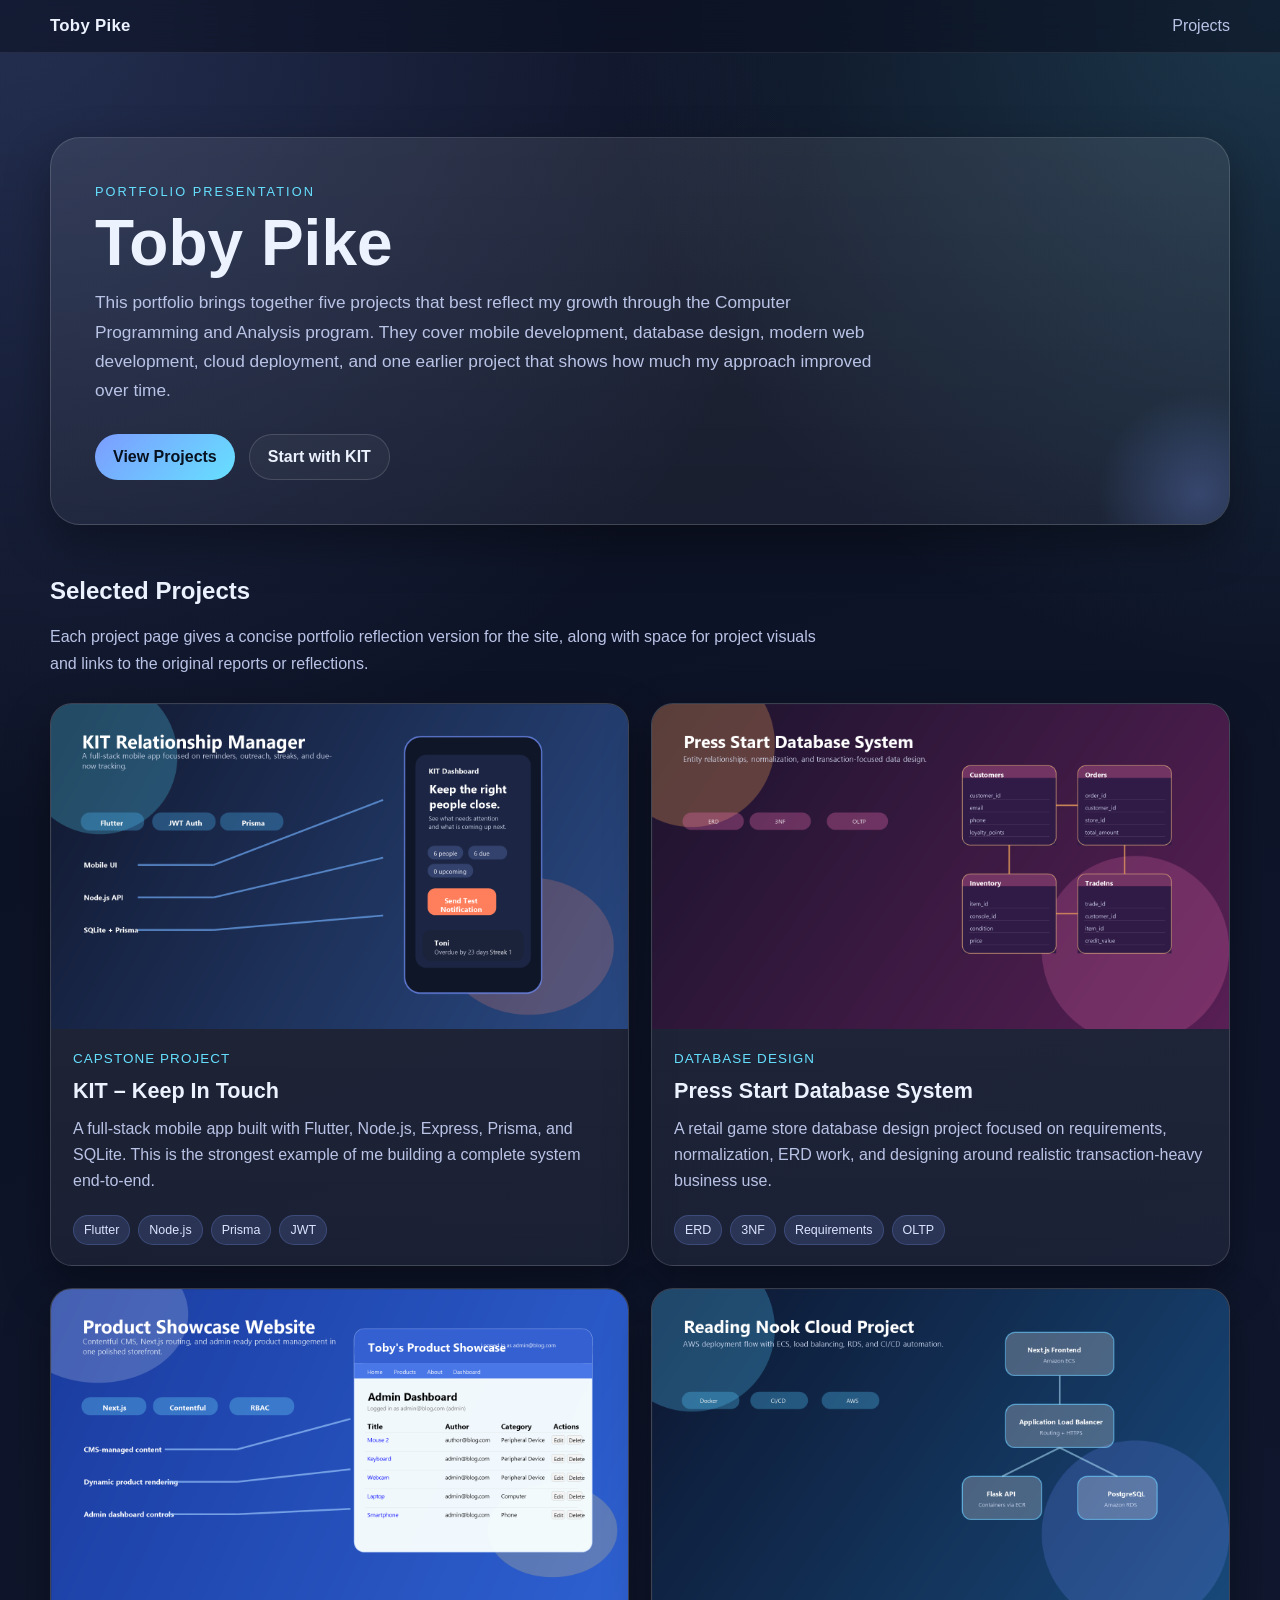
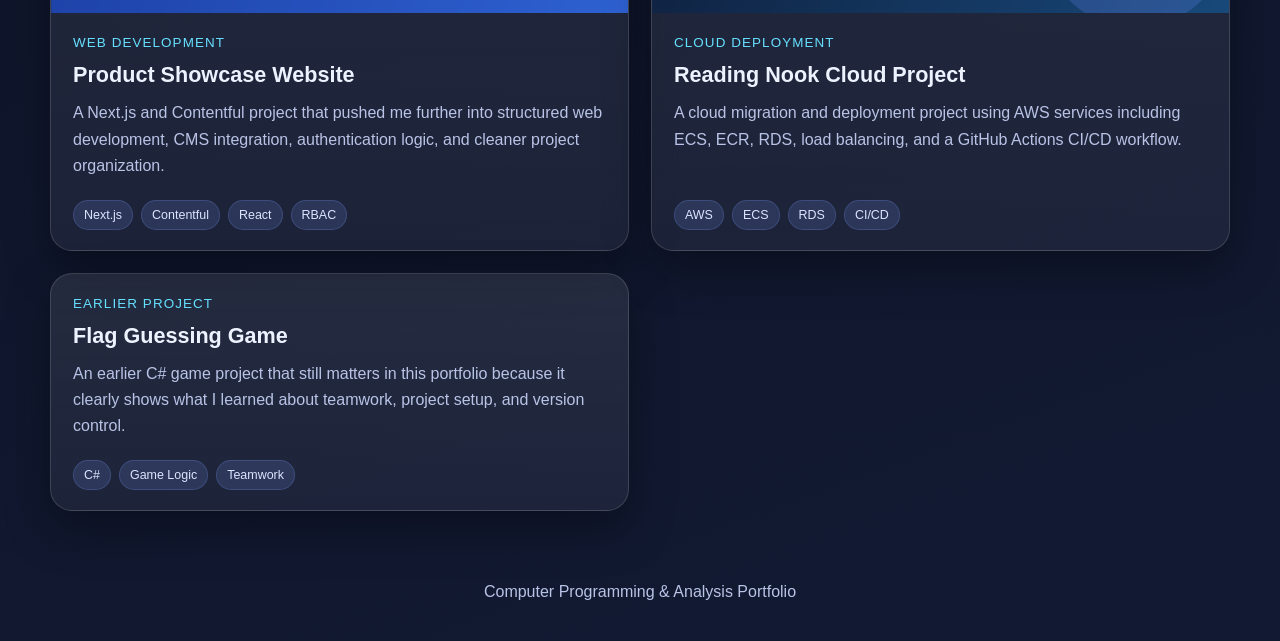
==== commit 3c3a4d73: "Add files via upload" ====
--- a/index.html
+++ b/index.html
@@ -37,7 +37,7 @@
 
       <div class="grid">
         <a href="kit.html" class="card">
-          <div class="thumb"><img src="images/kit-main.png" alt="KIT app screenshot"></div>
+          <div class="thumb"><img src="images/kit-illustrated.png" alt="Illustrated KIT project thumbnail"></div>
           <div class="content">
             <div class="kicker">Capstone Project</div>
             <h3>KIT &ndash; Keep In Touch</h3>
@@ -61,7 +61,7 @@
         </a>
 
         <a href="contentful.html" class="card">
-          <div class="thumb"><img src="images/contentful2.png" alt="Product Showcase admin dashboard screenshot"></div>
+          <div class="thumb"><img src="images/contentful-illustrated.png" alt="Illustrated Product Showcase project thumbnail"></div>
           <div class="content">
             <div class="kicker">Web Development</div>
             <h3>Product Showcase Website</h3>
